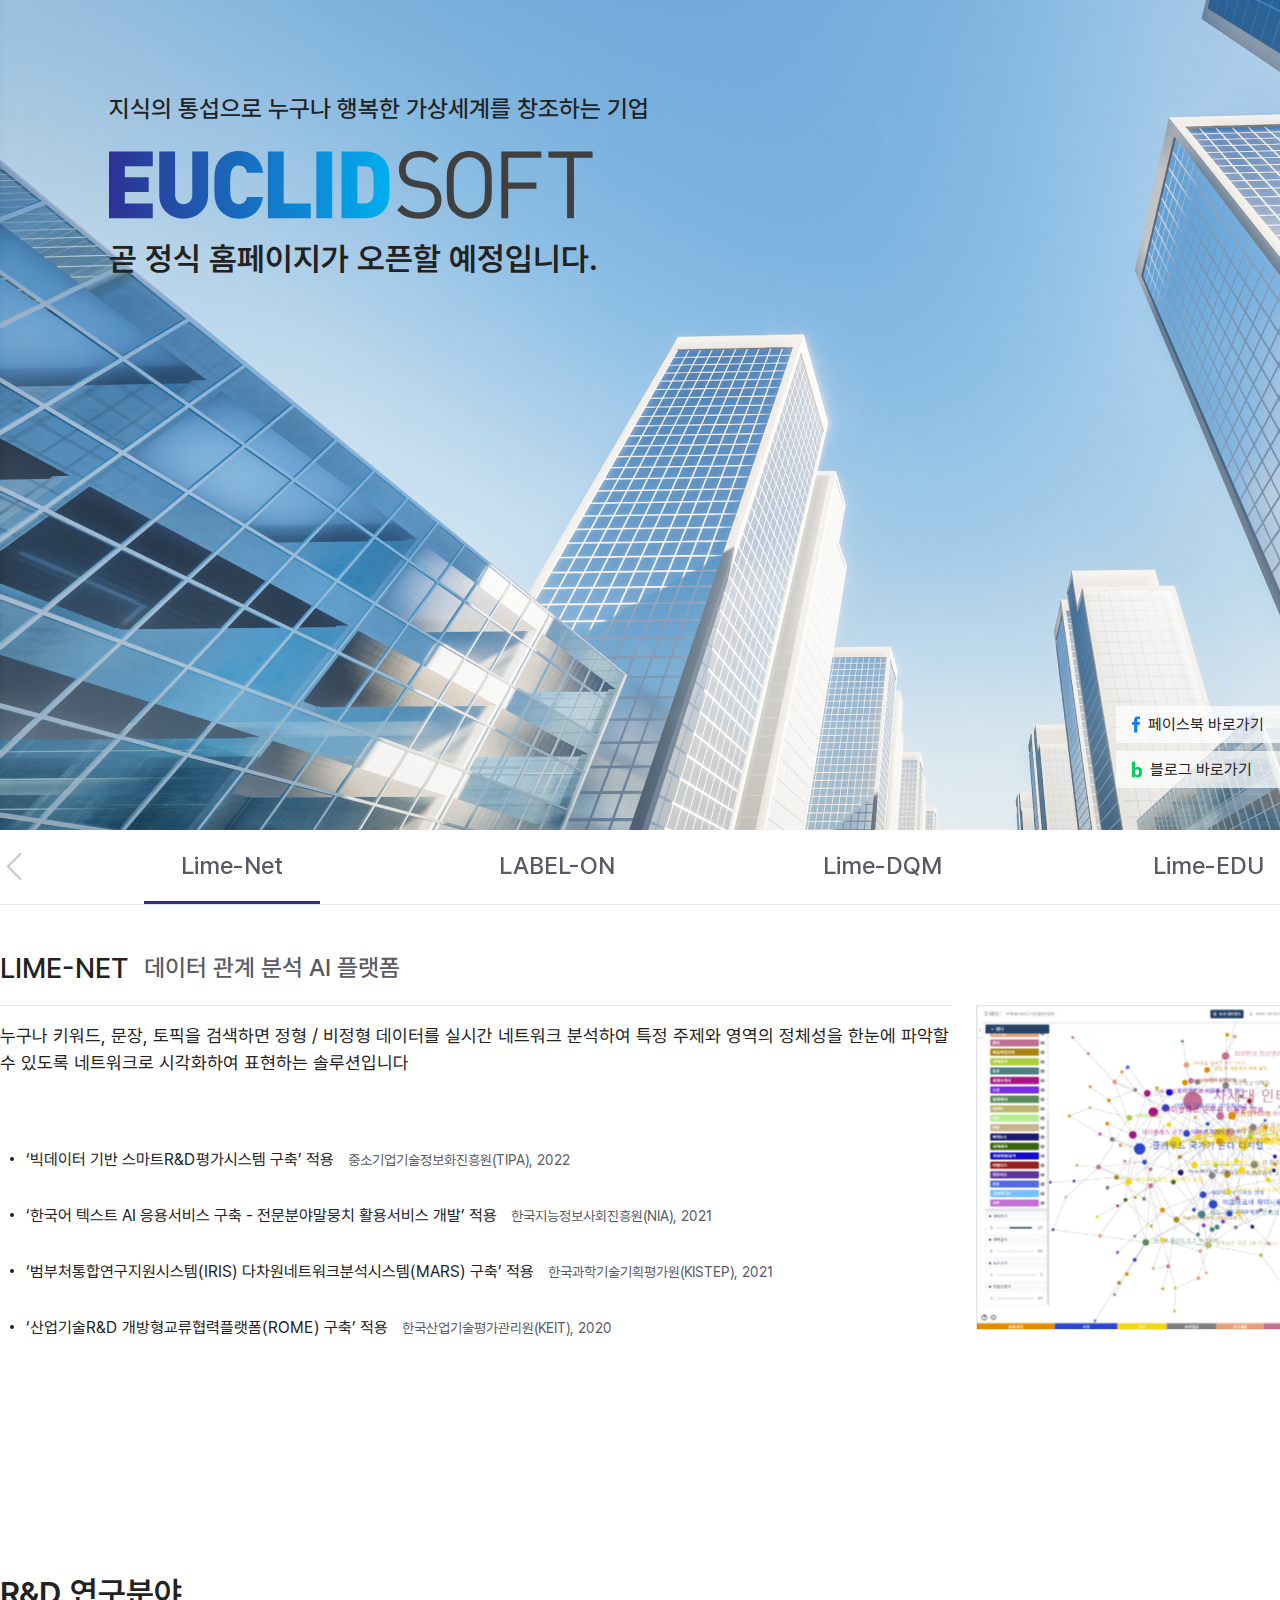
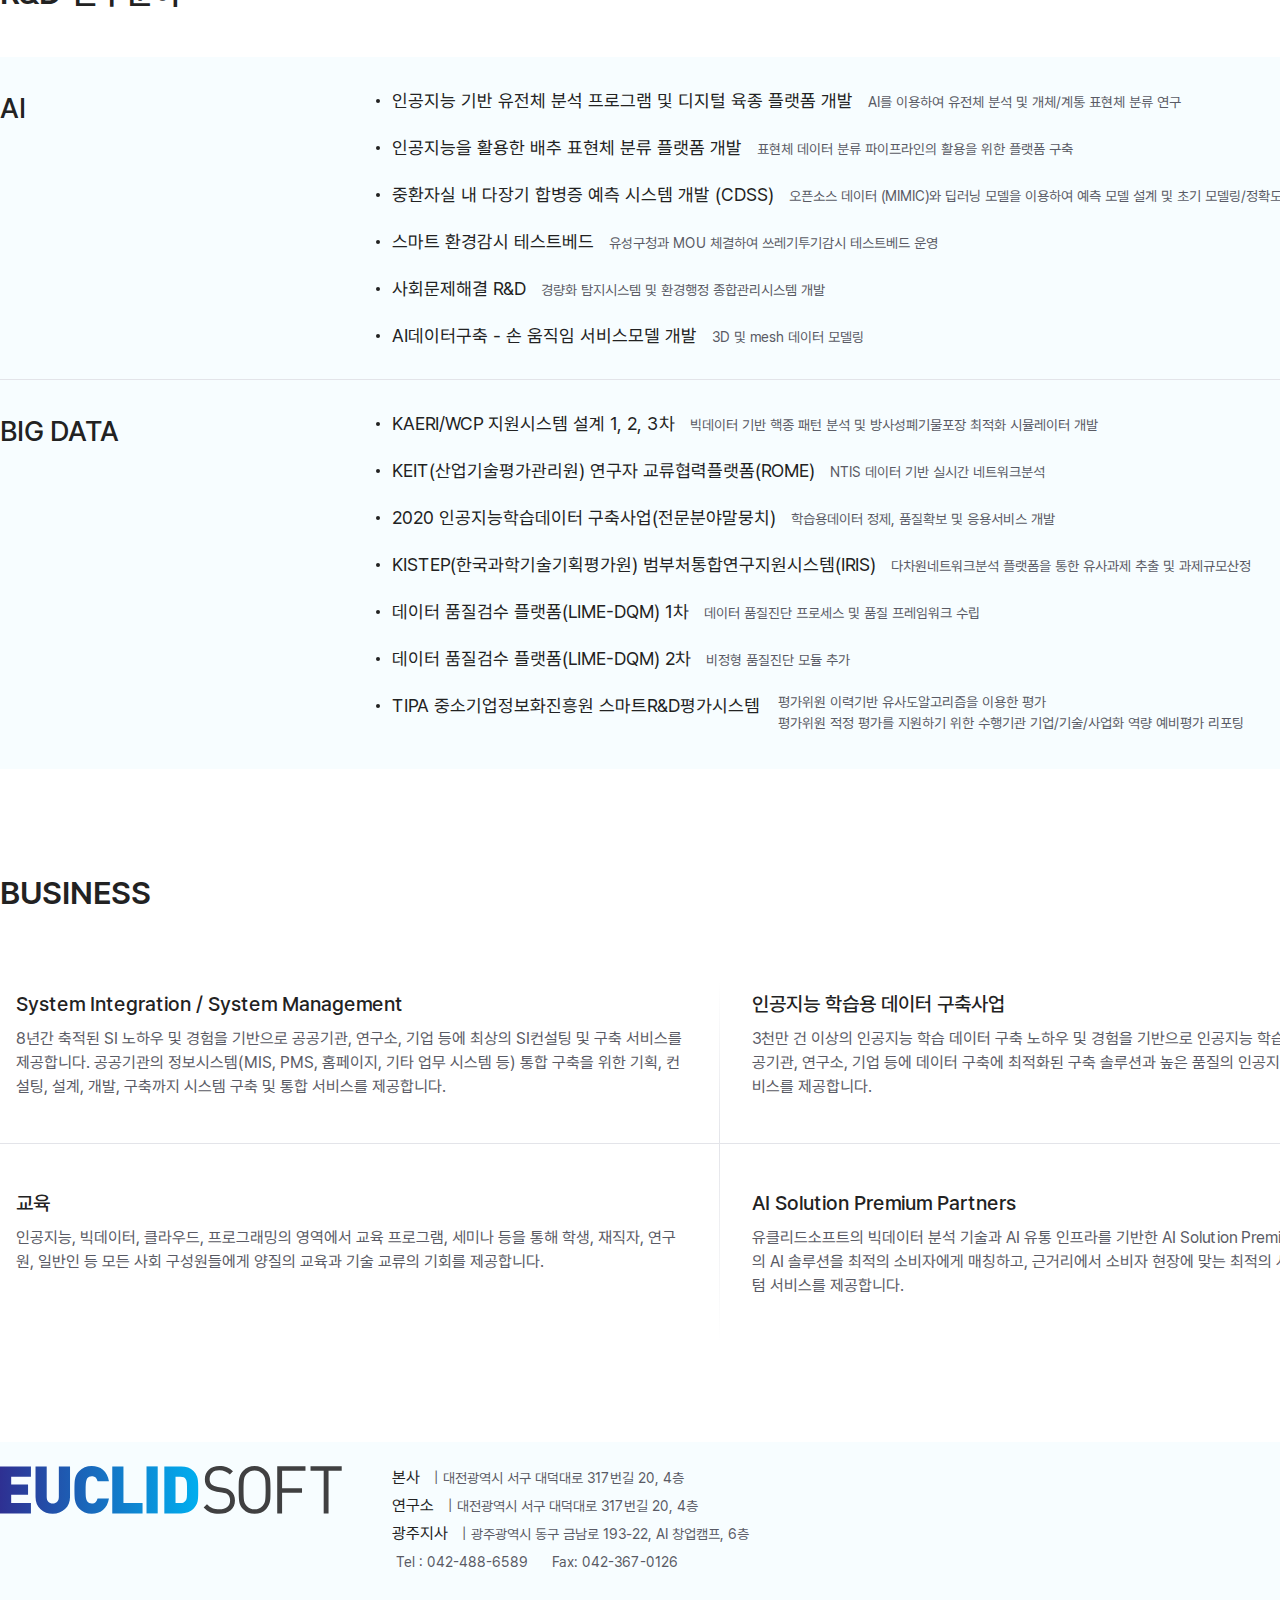
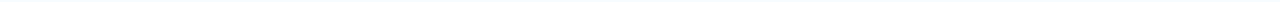
==== index.html @ f85ce7fe "(2022-10-25)디자인 화면 피드백 수정완료" ====
<!DOCTYPE html>
<html lang="ko">
<head>
  <meta charset="UTF-8">
  <meta http-equiv="X-UA-Compatible" content="IE=edge">
  <meta name="viewport" content="width=device-width, initial-scale=1.0">
  <!-- 메타태그 참고 -->
  <!-- https://seo-ox3.tistory.com/m/44 -->
  <meta property="og:url" content="http://" />
  <meta property="og:type"  content="website" />
  <meta property="og:image" content="/images/" />
  <meta property="og:title" content="유클리드소프트" />
  <meta property="og:description" content="유클리드소프트 홈페이지" />
  <title>유클리드소프트 홈페이지</title>
  <link href="/css/common.css" rel="stylesheet">
  <link href="/css/swiper/swiper-bundle.min.css" rel="stylesheet">
  <script src="/css/swiper/swiper-bundle.min.js"></script>
  <script src="https://code.jquery.com/jquery-1.12.4.min.js"></script>
  <style>
    .bg-yellow {
      background-color: yellow;
    }
  </style>
</head>
<body>

  <header>
    <div class="inner">
      <div class="logo-wrap">
        <h3 class="mb-24">지식의 통섭으로 누구나 행복한 가상세계를 창조하는 기업</h3>
        <a href="/index.html" class="logo">
          <img src="/images/euclid-logo.svg" />
        </a>
        <h1 class="mt-16">곧 정식 홈페이지가 오픈할 예정입니다.</h1>
      </div>
    </div>
    <!-- SNS -->
    <div class="sns-wrap">
      <button type="button" class="sns-btn" onclick="window.open('https://www.facebook.com/euclidsoft.lab');">
        <img src="/images/sns-icons/facebook-logo.svg" alt="facebook" />페이스북 바로가기
      </button>
      <button type="button" class="sns-btn" onclick="window.open('https://blog.naver.com/euclidsoft');">
        <img src="/images/sns-icons/blog-logo.svg" alt="blog" />블로그 바로가기
      </button>
    </div>
  </header>

  <main>
    <div class="nav">
      <div class="inner">
        <div class="swiper-head">
          <div class="swiper" id="navSwiper">
            <div class="swiper-wrapper">
              <button type="button" class="swiper-slide limeNet current" data-tab="limeNet"></button>
              <button type="button" class="swiper-slide labelOn" data-tab="labelOn"></button>
              <button type="button" class="swiper-slide limeDQM" data-tab="limeDQM"></button>
              <button type="button" class="swiper-slide limeEDU" data-tab="limeEDU"></button>
              <button type="button" class="swiper-slide AIsys" data-tab="AIsys"></button>
            </div>
            <div class="swiper-button-prev"></div>
            <div class="swiper-button-next"></div>
          </div>
        </div>
      </div>

    </div>

    <div class="content-wrap current" id="limeNet">
      <div class="inner">
        <div class="cont-l">
          <div class="content-text">
            <div class="title flex-row">
              <h2 class="mr-16">LIME-NET</h2>
              <h3 class="text-gray-700">데이터 관계 분석 AI 플랫폼</h3>
            </div>
            <div class="sub-title">
              누구나 키워드, 문장, 토픽을 검색하면 정형 / 비정형 데이터를 실시간 
              네트워크 분석하여 특정 주제와 영역의 정체성을 한눈에 파악할 수 있도록 
              네트워크로 시각화하여 표현하는 솔루션입니다
            </div>
            <div class="list">
              <p>‘빅데이터 기반 스마트R&D평가시스템 구축’ 적용
                <span>중소기업기술정보화진흥원(TIPA), 2022</span>
              </p>
              <p>‘한국어 텍스트 AI 응용서비스 구축 - 전문분야말뭉치 활용서비스 개발’ 적용
                <span>한국지능정보사회진흥원(NIA), 2021</span>
              </p>
              <p>‘범부처통합연구지원시스템(IRIS) 다차원네트워크분석시스템(MARS) 구축’ 적용
                <span>한국과학기술기획평가원(KISTEP), 2021</span>
              </p>
              <p>‘산업기술R&D 개방형교류협력플랫폼(ROME) 구축’ 적용
                <span>한국산업기술평가관리원(KEIT), 2020</span>
              </p>
            </div>
          </div>
        </div>    <!-- content-l end -->
        <div class="cont-r">
          <img src="/images/contents/lime-net.svg" alt="Lime-Net" />
        </div>    <!-- content-r end -->
      </div>
    </div>

    <div class="content-wrap" id="labelOn">
      <div class="inner">
        <div class="cont-l">
          <div class="content-text">
            <div class="title flex-row">
              <h2 class="mr-16">LABEL-ON</h2>
              <h3 class="text-gray-700">AI 학습 데이터 저작도구</h3>
            </div>
            <div class="sub-title pb-40">
              LABEL-ON 라벨온 은 AI 학습데이터를 구축하는 플랫폼으로 데이터 
              수집부터 관리 및 정산까지 AI학습데이터 구축의 전 과정을 지원합니다.
            </div>
            <div class="sub-image">
              <img src="/images/contents/label-on-1.png" alt="label-on-Bbox" />
              <img src="/images/contents/label-on-2.png" alt="label-on-cam" />
            </div>
            <div class="sub-image-text mt-40">
              <div class="text-wrap">
                <div class="circle">지원<br/>라벨링</div>
                <div class="text">
                  BoundingBox, Semantic Segmentation, Polyline, KeyPoint, Polygon,
                  OCR, TextQA, 문장요약, Audio Tagging, Audio Classification,
                  Audio to Text, VisualQA, Tagging, Classification, Video Narrative
                </div>
              </div>
              <div class="text-wrap">
                <div class="circle">지원<br/>기능</div>
                <div class="text">
                  AI 기반 전처리 라벨링 기능, 개인정보 비식별화 기능, 작업자 관리기능, 
                  프로젝트 관리기능 , 작업편의 기능 (대량 업로드/다운로드 등), 
                  실시간 통계 대시보드 기능
                </div>
              </div>
            </div>
          </div>
        </div>    <!-- content-l end -->
        <div class="cont-r">
          <div class="history">
            <div class="year">2022</div>
            <div class="content-text">
              <div class="list">
                <p class="mb-0 pr-0">대규모 시각추론학습 데이터</p>
                <p class="mb-0 pr-0">표 정보 질의응답 데이터</p>
                <p class="mb-0 pr-0">지능형 양봉데이터</p>
                <p class="mb-0 pr-0">금융, 법률 문서 기계독해 데이터</p>
                <p class="mb-0 pr-0">외부 지식 기반 멀티모달 질의응답 데이터</p>
                <p class="mb-0 pr-0">자연어 기반 질의(NL2SQL) 검색 생성 데이터</p>
                <p class="mb-0 pr-0">소(한우, 젖소) 및 돼지 발정행동 데이터</p>
              </div>
            </div>
          </div>
          <div class="history mtb-52">
            <div class="year">2021</div>
            <div class="content-text">
              <div class="list">
                <p class="mb-0 pr-0">스마트팜 통합 데이터 (버섯)</p>
                <p class="mb-0 pr-0">지능형 스마트축사 데이터 (양계)</p>
                <p class="mb-0 pr-0">매체별 기계독해</p>
                <p class="mb-0 pr-0">요약 텍스트 데이터</p>
                <p class="mb-0 pr-0">손 움직임 데이터</p>
                <p class="mb-0 pr-0">비디오 네러티브 질의응답 데이터</p>
              </div>
            </div>
          </div>
          <div class="history">
            <div class="year">2020</div>
            <div class="content-text">
              <div class="list">
                <p class="mb-0 pr-0">생활 및 거주환경 AI 데이터</p>
                <p class="mb-0 pr-0">시각정보 기반 질의응답 AI 데이터</p>
                <p class="mb-0 pr-0">교통안전 AI 데이터</p>
                <p class="mb-0 pr-0">도서자료 기계독해</p>
              </div>
            </div>
          </div>
        </div>    <!-- content-r end -->
      </div>
    </div>

    <div class="content-wrap" id="limeDQM">
      <div class="inner">
        <div class="cont-l">
          <div class="content-text">
            <div class="title flex-row">
              <h2 class="mr-16">LIME-DQM</h2>
              <h3 class="text-gray-700">데이터 품질관리 솔루션</h3>
            </div>
            <div class="sub-title pb-40">
              LIME-DQM은 AI 학습용 데이터의 품질을 관리하기 위한 솔루션입니다.<br/><br/>
              텍스트, 이미지, 오디오, 비디오 등 모든 유형의 데이터에 대한 관리가 가능하며 
              업무규칙 관리, 품질지표 관리, 검수 관리 등의 기능을 통해 높은 품질의 테이터 
              구축을 가능하게 하는 솔루션입니다.
            </div>
            <div class="sub-image">
              <img src="/images/contents/lime-dqm-1.png" alt="lime-dqm-view" />
              <img src="/images/contents/lime-dqm-2.png" alt="lime-dqm-chart" />
            </div>
          </div>
        </div>    <!-- content-l end -->
        <div class="cont-r">
          <div class="history">
            <div class="year">2022</div>
            <div class="content-text">
              <div class="list">
                <p class="mb-0 pr-0">대규모 시각추론학습 데이터</p>
                <p class="mb-0 pr-0">표 정보 질의응답 데이터</p>
                <p class="mb-0 pr-0">지능형 양봉데이터</p>
                <p class="mb-0 pr-0">금융, 법률 문서 기계독해 데이터</p>
                <p class="mb-0 pr-0">외부 지식 기반 멀티모달 질의응답 데이터</p>
                <p class="mb-0 pr-0">자연어 기반 질의(NL2SQL) 검색 생성 데이터</p>
                <p class="mb-0 pr-0">소(한우, 젖소) 및 돼지 발정행동 데이터</p>
              </div>
            </div>
          </div>
          <div class="history mtb-52">
            <div class="year">2021</div>
            <div class="content-text">
              <div class="list">
                <p class="mb-0 pr-0">스마트팜 통합 데이터 (버섯)</p>
                <p class="mb-0 pr-0">지능형 스마트축사 데이터 (양계)</p>
                <p class="mb-0 pr-0">매체별 기계독해</p>
                <p class="mb-0 pr-0">요약 텍스트 데이터</p>
                <p class="mb-0 pr-0">손 움직임 데이터</p>
                <p class="mb-0 pr-0">비디오 네러티브 질의응답 데이터</p>
              </div>
            </div>
          </div>
          <div class="history">
            <div class="year">2020</div>
            <div class="content-text">
              <div class="list">
                <p class="mb-0 pr-0">생활 및 거주환경 AI 데이터</p>
                <p class="mb-0 pr-0">시각정보 기반 질의응답 AI 데이터</p>
                <p class="mb-0 pr-0">교통안전 AI 데이터</p>
                <p class="mb-0 pr-0">도서자료 기계독해</p>
              </div>
            </div>
          </div>
        </div>    <!-- content-r end -->
      </div>
    </div>

    <div class="content-wrap" id="limeEDU">
      <div class="inner">
        <div class="cont-l">
          <div class="content-text">
            <div class="title flex-row">
              <h2 class="mr-16">LIME-EDU</h2>
              <h3 class="text-gray-700">온오프라인 통합 교육 관리 플랫폼</h3>
            </div>
            <div class="sub-title">
              LIME-EDU는 교수자와 학습자 간 상호작용 학습 및 교육 자료 통합 
              관리 등이 가능한 온오프라인 교육 플랫폼입니다 ‘강의 관리’ 및 
              ‘교육 지원’을 제공하는 통합 교육 관리 솔루션입니다.<br/><br/>
              LIME-EDU는 강의 개설, 수강신청, 출석, 과제, 수료증 등 
              ‘강의 관리 기능’과 화상회의, 발표, 자료실, 커뮤니티 등  
              ‘교육 지원 기능’을 지원하며 LIME-EDU 한 제품으로도 
              교육 서비스를 위한 시스템 구축이 완성됩니다.
            </div>
            <h4 class="mb-24">개설 교육 리스트</h4>
            <div class="list-700">
              <p class="mb-16">ABC 부트캠프, 청년친화형 기업 ESG지원 사업, 고용노동부, 한국산업인력공단, 2022</p>
              <p class="mb-16">㈜유클리드소프트 재직자 교육 및 관리</p>
              <p class="mb-16">㈜유클리드소프트 사내 인턴 교육 및 관리</p>
              <p>(사)희망의 책 대전본부 북큐레이터 양성과정</p>
            </div>
          </div>
        </div>    <!-- content-l end -->
        <div class="cont-r">
          <img src="/images/contents/lime-edu.png" alt="Lime-Edu" />
        </div>    <!-- content-r end -->
      </div>
    </div>

    <div class="content-wrap" id="AIsys">
      <div class="inner gap-row-0">
        <div class="cont-l">
          <div class="content-text">
            <div class="title flex-row">
              <h2 class="mr-16">AI 행동인식 시스템</h2>
              <h3 class="text-gray-700">인공지능 행동인식 솔루션</h3>
            </div>
            <div class="sub-title pb-40">
              AI 행동인식 시스템은 인공지능 기술을 이용한 CCTV 영상 분석을 통해 
              쓰레기 불법투기를 적발하도록 개발 된 시스템입니다.<br/><br/>
              AI 행동인식 시스템은 90% 이상의 정확도를 가지고 있으며
              추가 알고리즘 적용을 통해 정교하고 경량화된 솔루션으로 발전하고 있습니다. 
              <span class="font-14-r">(대전시 5개 사이트 적용 운영 중)</span>
            </div>
          </div>
        </div>    <!-- content-l end -->
      </div>
      <div class="inner">
        <div class="col-span-4"><img src="/images/contents/ai-sys-1.png" alt="ai-system" /></div>
        <div class="col-span-4"><img src="/images/contents/ai-sys-2.png" alt="ai-system" /></div>
        <div class="col-span-4"><img src="/images/contents/ai-sys-3.png" alt="ai-system" /></div>
      </div>
    </div>

    <div class="inner mb-40">
      <h1 class="col-span-12">R&D 연구분야</h1>
    </div>
    <div class="info-wrap">
      <div class="inner">
        <div class="cont-l">
          <h2>AI</h2>
        </div>
        <div class="cont-r">
          <div class="content-text">
            <div class="list">
              <p class="font-18 mb-20">인공지능 기반 유전체 분석 프로그램 및 디지털 육종 플랫폼 개발
                <span>AI를 이용하여 유전체 분석 및 개체/계통 표현체 분류 연구</span>
              </p>
              <p class="font-18 mb-20">인공지능을 활용한 배추 표현체 분류 플랫폼 개발
                <span>표현체 데이터 분류 파이프라인의 활용을 위한 플랫폼 구축</span>
              </p>
              <p class="font-18 mb-20">중환자실 내 다장기 합병증 예측 시스템 개발 (CDSS)
                <span>오픈소스 데이터 (MIMIC)와 딥러닝 모델을 이용하여 예측 모델 설계 및 초기 모델링/정확도 평가 수행</span>
              </p>
              <p class="font-18 mb-20">스마트 환경감시 테스트베드
                <span>유성구청과 MOU 체결하여 쓰레기투기감시 테스트베드 운영</span>
              </p>
              <p class="font-18 mb-20">사회문제해결 R&D
                <span>경량화 탐지시스템 및 환경행정 종합관리시스템 개발</span>
              </p>
              <p class="font-18">AI데이터구축 - 손 움직임 서비스모델 개발
                <span>3D 및 mesh 데이터 모델링</span>
              </p>
            </div>
          </div>
        </div>
      </div>
      <div class="inner">
        <div class="cont-l">
          <h2>BIG DATA</h2>
        </div>
        <div class="cont-r">
          <div class="content-text">
            <div class="list">
              <p class="font-18 mb-20">KAERI/WCP 지원시스템 설계 1, 2, 3차
                <span>빅데이터 기반 핵종 패턴 분석 및 방사성폐기물포장 최적화 시뮬레이터 개발</span>
              </p>
              <p class="font-18 mb-20">KEIT(산업기술평가관리원) 연구자 교류협력플랫폼(ROME)
                <span>NTIS 데이터 기반 실시간 네트워크분석</span>
              </p>
              <p class="font-18 mb-20">2020 인공지능학습데이터 구축사업(전문분야말뭉치)
                <span>학습용데이터 정제, 품질확보 및 응용서비스 개발</span>
              </p>
              <p class="font-18 mb-20">KISTEP(한국과학기술기획평가원) 범부처통합연구지원시스템(IRIS)
                <span>다차원네트워크분석 플랫폼을 통한 유사과제 추출 및 과제규모산정</span>
              </p>
              <p class="font-18 mb-20">데이터 품질검수 플랫폼(LIME-DQM) 1차
                <span>데이터 품질진단 프로세스 및 품질 프레임워크 수립</span>
              </p>
              <p class="font-18 mb-20">데이터 품질검수 플랫폼(LIME-DQM) 2차
                <span>비정형 품질진단 모듈 추가</span>
              </p>
              <div class="dynamic">
                <p class="font-18 mb-20">TIPA 중소기업정보화진흥원 스마트R&D평가시스템</p>
                <span>평가위원 이력기반 유사도알고리즘을 이용한 평가<br/>
                  평가위원 적정 평가를 지원하기 위한 수행기관 기업/기술/사업화 역량 예비평가 리포팅</span>
              </div>
            </div>
          </div>
        </div>
      </div>
    </div>    <!-- info-wrap end -->

    <div class="inner mt-100">
      <h1 class="col-span-12">BUSINESS</h1>
    </div>
    <div class="biz-wrap ptb-64">
      <div class="inner">
        <div class="card-text">
          <h4 class="mb-8">System Integration  /  System Management</h4>
          <p>8년간 축적된 SI 노하우 및 경험을 기반으로 공공기관, 연구소, 기업 
            등에 최상의 SI컨설팅 및 구축 서비스를 제공합니다. 
            공공기관의 정보시스템(MIS, PMS,  홈페이지, 기타 업무 시스템 등) 
            통합 구축을 위한 기획, 컨설팅, 설계, 개발, 구축까지 시스템 구축 
            및 통합 서비스를 제공합니다.</p>
        </div>
        <div class="card-text">
          <h4 class="mb-8">인공지능 학습용 데이터 구축사업</h4>
          <p>3천만 건 이상의 인공지능 학습 데이터 구축 노하우 및 경험을 기반으로
            인공지능 학습용 데이터가 필요한 공공기관, 연구소, 기업 등에
            데이터 구축에 최적화된 구축 솔루션과 높은 품질의 인공지능 
            학습 데이터 구축 서비스를 제공합니다.</p>
        </div>
        <div class="card-text">
          <h4 class="mb-8">교육</h4>
          <p>인공지능, 빅데이터, 클라우드, 프로그래밍의 영역에서 교육 프로그램, 
            세미나 등을 통해 학생, 재직자, 연구원, 일반인 등 모든 사회 구성원들에게 
            양질의 교육과 기술 교류의 기회를 제공합니다.</p>
        </div>
        <div class="card-text">
          <h4 class="mb-8">AI Solution Premium Partners</h4>
          <p>유클리드소프트의 빅데이터 분석 기술과 AI 유통 인프라를 기반한 
            AI Solution Premium Partners는 고객의 AI 솔루션을 최적의 소비자에게 매칭하고, 
            근거리에서 소비자 현장에 맞는 최적의 시스템과 데이터의 커스텀 서비스를 제공합니다.</p>
        </div>
      </div>
    </div>    <!-- biz-wrap end -->

  </main>

  <footer>
    <div class="inner">
      <div class="cont-l">
        <img src="/images/euclid-logo.svg" />
      </div>
      <div class="cont-r">
        <div class="content-text">
          <div class="list">
            <p class="mb-4">본사
              <span>|  대전광역시 서구 대덕대로 317번길 20, 4층</span>
            </p>
            <p class="mb-4">연구소
              <span>|  대전광역시 서구 대덕대로 317번길 20, 4층</span>
            </p>
            <p class="mb-4">광주지사
              <span>|  광주광역시 동구 금남로 193-22, AI 창업캠프, 6층</span>
            </p>
            <p class="mb-4">
              <span class="ml-0">Tel : 042-488-6589 &nbsp;&nbsp;&nbsp;&nbsp; Fax: 042-367-0126</span>
            </p>
          </div>
        </div>
        <div class="sns-circle-wrap">
          <button type="button" class="sns-btn" onclick="window.open('https://www.facebook.com/euclidsoft.lab');">
            <img src="/images/sns-icons/facebook-btn.svg" alt="facebook" />
          </button>
          <button type="button" class="sns-btn" onclick="window.open('https://blog.naver.com/euclidsoft');">
            <img src="/images/sns-icons/blog-btn.svg" alt="blog" />
          </button>
        </div>
      </div>
    </div>
  </footer>
</body>
<script>
  var swiper = new Swiper("#navSwiper", {
    slidesPerView: 4,
    spaceBetween: 150, //이미지 사이간격
    keyboard: {
      enabled: true,
    },
    // autoplay: {
    //   delay: 2500,
    //   disableOnInteraction: false,
    // },
    breakpoints: {
      1920: {slidesPerView: 4},
      992: {slidesPerView: 4},
      649: {slidesPerView: 3},
      400: {slidesPerView: 2},
      10: {slidesPerView: 1}
    },
    navigation: {
      nextEl: ".swiper-button-next",
      prevEl: ".swiper-button-prev",
    },
  });


  $(document).ready(function(){
    $(".swiper-wrapper > button").click(function(){
      var tab_id = $(this).attr('data-tab');
      console.log(tab_id);

      $('.swiper-wrapper > button').removeClass('current');
		  $('.content-wrap').removeClass('current');
      $(this).addClass('current');
      $("#"+tab_id).addClass('current');
    })
  });



  // const limeDQM = document.getElementById("limeDQM");
  // const limeNet = document.getElementById("limeNet");
  // const labelOn = document.getElementById("labelOn");
  // const limeEDU = document.getElementById("limeEDU");
  // const AIsys = document.getElementById("AIsys");
  // document.addEventListener('click', function handleClick(e) {

  //   if(document.querySelector(".limeDQM") === e.target){
  //     limeDQM.classList.add('show');
  //     limeNet.classList.add('no-show');
  //     labelOn.classList.add('no-show');
  //     limeEDU.classList.add('no-show');
  //     AIsys.classList.add('no-show');
  //   }

  //   console.log(document.querySelector(".limeDQM") === e.target);
  // });

  
</script>
</html>
---- css/common.css ----
@import url('/css/import/reset.css');
@import url('/css/import/font.css');
@import url('/css/import/color.css');
@import url('/css/import/grid.css');

/* Common */
body{
  min-width: 1440px; 
  overflow-x: hidden;}
.mt-100{margin-top: 100px !important;}

/* =================================================== */
/* SNS button */
/* =================================================== */
.sns-wrap{max-width: 175px;}
.sns-wrap .sns-btn{
  background: rgba(255, 255, 255, 0.7);
  width: 100%;
  display: flex; align-items: center;
  padding: 10px 16px;
  font-family: "Pretendard-400";
  font-size: 0.875rem;
  line-height: 1;
  margin-bottom: 8px;
  transition: all 0.5s ease;
}
.sns-wrap .sns-btn:nth-last-child(1){margin-bottom: 0;}
.sns-wrap .sns-btn img{margin-right: 8px;}
.sns-wrap .sns-btn:hover{background: rgba(255, 255, 255, 1);}
.sns-circle-wrap{display: flex;}
.sns-circle-wrap .sns-btn{margin-right: 8px;}
.sns-circle-wrap .sns-btn:nth-last-child(1){margin-right: 0;}
.sns-circle-wrap .sns-btn:hover{
  box-shadow: 0px 2px 4px rgba(0, 0, 0, 0.04), 0px 4px 6px rgba(0, 0, 0, 0.08);
  border-radius: 113px; transition: all 0.2s ease;
}

/* =================================================== */
/* Header */
/* =================================================== */
header{
  width: 100vw;
  height: 830px;
  /* background-image: url('/images/main-bg.svg'); */
  background-image: url('/images/main-bg.png');
  background-repeat: no-repeat;
  background-size: cover;
  position: relative;
}
.inner{
  max-width: 1440px;
  margin: 0 auto;
  display: grid;
  grid-template-columns: repeat(12, minmax(0, 1fr));
  align-items: center;
  overflow: hidden;
  gap: 24px; grid-gap: 24px;
  align-content: space-between;
}
.sns-wrap{position: absolute; right: 0; bottom: 42px;}
.logo-wrap{grid-column: 2 / span 10; margin-top: 91px;}
.logo img{width: 484px;}
#AIsys > .inner:nth-child(1){min-height: 0;}
#AIsys > .inner:nth-last-child(1){
  min-height: 399px; max-height: 399px;
}

/* =================================================== */
/* Main - nav */
/* =================================================== */
.nav{border-bottom: 1px solid #E3E4E9;}
/* Swiper Slide */
.swiper-head{
  grid-column: span 12 / span 12;
  position: relative;
}
.swiper {
  width: 80%;
  margin: 0 auto;
  overflow: hidden;
  height: 74px;
  position: static;
}
.swiper-slide{
  background: #fff;
  border-bottom: 3px solid #fff;
  display: -webkit-box;
  display: -ms-flexbox;
  display: -webkit-flex;
  display: flex;
  -webkit-box-pack: center;
  -ms-flex-pack: center;
  -webkit-justify-content: center;
  justify-content: center;
  -webkit-box-align: center;
  -ms-flex-align: center;
  -webkit-align-items: center;
  align-items: center;
}
/* .swiper button.swiper-slide:focus{
  border-bottom: 3px solid #2E3092;
  outline: none;
} */
.swiper-slide::before{
  font-family: "Pretendard-500";
  font-size: 24px;
  color: #595A64;
  text-align: center;
}
.swiper-slide:focus::before{
  font-size: 27px;
  color: #222222;
}
.limeNet::before{content: 'Lime-Net';}
.limeNet:focus::before,
.limeNet:hover::before{content: '라임넷';}
.labelOn::before{content: 'LABEL-ON';}
.labelOn:focus::before,
.labelOn:hover::before{content: '라벨온';}
.limeDQM::before{content: 'Lime-DQM';}
.limeDQM:focus::before,
.limeDQM:hover::before{content: '라임디큐엠';}
.limeEDU::before{content: 'Lime-EDU';}
.limeEDU:focus::before,
.limeEDU:hover::before{content: '라임에듀';}
.AIsys::before{content: 'AI system';}
.AIsys:focus::before,
.AIsys:hover::before{content: 'AI 시스템';}

.swiper-button-prev{left: 0 !important;}
.swiper-button-next{right: 0 !important;}
.swiper-button-next:after, 
.swiper-button-prev:after{
  font-size: 28px !important;
  color: #595A64;
}

/* control */
.swiper-slide.current{border-bottom: 3px solid #2E3092;}
.content-wrap{display: none;}
.content-wrap.current{
  display: inherit;
}

/* =================================================== */
/* Main - content */
/* =================================================== */
.flex-row{display: flex; flex-direction: row; flex-wrap: wrap; align-items: center;}
.content-wrap .inner{align-items: start; min-height: 664px; max-height: 664px;}
.content-wrap .cont-l{grid-column: span 8 / span 8;}
.content-wrap .cont-r{grid-column: span 4 / span 4; margin-top: 100px;}
.content-wrap .cont-full{grid-column: span 12 / span 12;}
.sub-image, .sub-image-text{
  display: grid;
  grid-template-columns: repeat(8, minmax(0, 1fr));
  gap: 24px;
}
.sub-image img, 
.sub-image-text .text-wrap{grid-column: span 4 / span 4;}
.text-wrap{display: flex; align-items: flex-start;}
.sub-image-text .circle{
  width: 66px; height: 66px; padding: 8px;
  background: #FFFFFF;
  border: 1px solid #E3E4E9;
  border-radius: 50%;
  font-size: 16px; text-align: center;
  margin-right: 8px;
}
.sub-image-text .text{
  flex: 1;
  padding: 0 8px;
  font-family: "Pretendard-400";
  font-size: 14px;
  color: #222;
}
.history{
  display: grid;
  grid-template-columns: repeat(4, minmax(0, 1fr));
  gap: 24px;
}
.history .year{text-align: right;}
.history .content-text{grid-column: span 3 / span 3;}
.history .content-text .list p::before,
.content-text .list-700 p::before{
  background-image: url('/images/icons/dot-700.svg') !important;
}
.history .content-text .list p,
.content-text .list-700 p{color: #595A64 !important;}

.content-text .title{
  border-bottom: 1px solid #E3E4E9;
  padding: 42px 0 16px 0;
}
.content-text .sub-title{
  font-family: "Pretendard-400";
  font-size: 18px;
  color: #222;
  padding: 16px 0 72px 0;
}
.content-text .list p::before,
.content-text .list-700 p::before{
  content: '';
  background-image: url('/images/icons/dot-900.svg');
  background-repeat: no-repeat;
  background-position: center center;
  background-size: 4px 4px;
  width: 4px; height: 12px;
  display: inline-block;
  margin-right: 12px;
}
.content-text .list p,
.content-text .list-700 p{
  font-family: "Pretendard-400";
  font-size: 16px;
  line-height: 1.5;
  padding: 0 28px;
  text-indent: -18px;
  margin-bottom: 32px;
}
.content-text .list p:nth-last-child(1),
.content-text .list-700 p:nth-last-child(1){margin-bottom: 0;}
.content-text .list p > span,
.content-text .list-700 p > span{
  font-size: 14px;
  color: #595A64;
  margin-left: 10px;
}
.dynamic{
  display: flex; align-items: flex-start;
}
.dynamic span{
  font-size: 14px;
  color: #595A64;
  margin-left: -10px;
}

/* =================================================== */
/* Main - info */
/* =================================================== */
.info-wrap{background: rgba(178, 233, 253, 0.1);}
.info-wrap .inner{
  border-bottom: 1px solid #E3E4E9; 
  padding: 30px 0;
  align-items: start;
}
.info-wrap .inner:nth-last-child(1){border-bottom: 0;}
.info-wrap .cont-l{grid-column: span 3 / span 3;}
.info-wrap .cont-r{grid-column: span 9 / span 9;}

/* =================================================== */
/* Main - business */
/* =================================================== */
.biz-wrap .inner{align-items: stretch; gap: 0;}
.biz-wrap .card-text{
  grid-column: span 6 / span 6;
  padding: 8px 16px 44px 16px;
}
.biz-wrap .card-text p{
  font-family: "Pretendard-400";
  font-size: 16px;
  color: #595A64;
}
.biz-wrap .card-text:nth-child(1){
  border-right: 1px solid; 
  border-image: linear-gradient(to top, #E3E4E9, rgba(255,255,255, 0.9)); 
  border-image-slice: 1;
  padding-right: 32px;
  border-bottom: 1px solid #E3E4E9;
}
.biz-wrap .card-text:nth-child(2){border-bottom: 1px solid #E3E4E9; padding-left: 32px;}
.biz-wrap .card-text:nth-child(3){
  border-right: 1px solid; 
  border-image: linear-gradient(to bottom, #E3E4E9, rgba(255,255,255, 0.9)); 
  border-image-slice: 1;
  padding-top: 44px;
  padding-right: 32px;
}
.biz-wrap .card-text:nth-child(4){padding-top: 44px; padding-left: 32px;}

/* =================================================== */
/* Footer */
/* =================================================== */
footer{background: rgba(178, 233, 253, 0.1); padding: 24px 0; margin-top: 36px;}
footer .inner{align-items: start;}
footer .cont-l{grid-column: span 3 / span 3;}
footer .cont-r{grid-column: span 9 / span 9;}
footer .content-text .list p::before{background: none;}
footer .cont-r{display: flex; align-items: flex-start;}
footer .cont-r .sns-circle-wrap{margin-left: auto;}
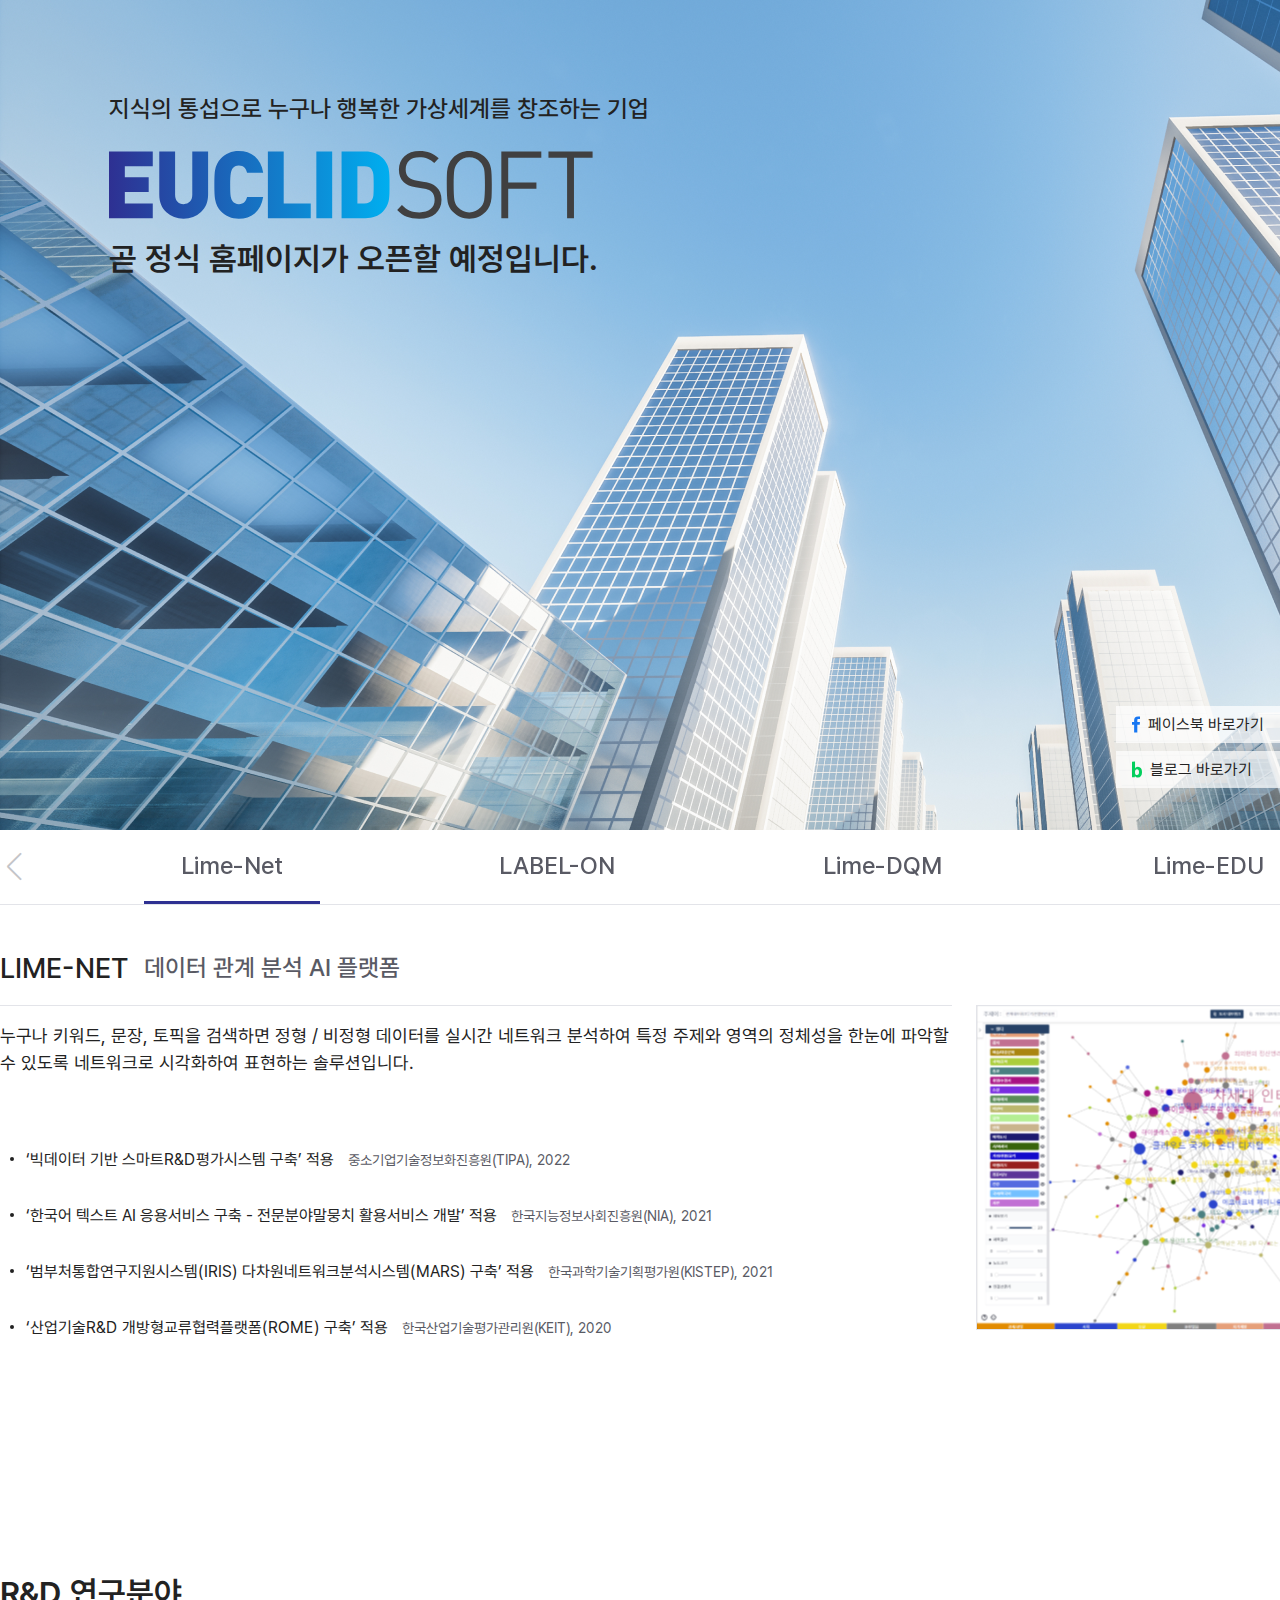
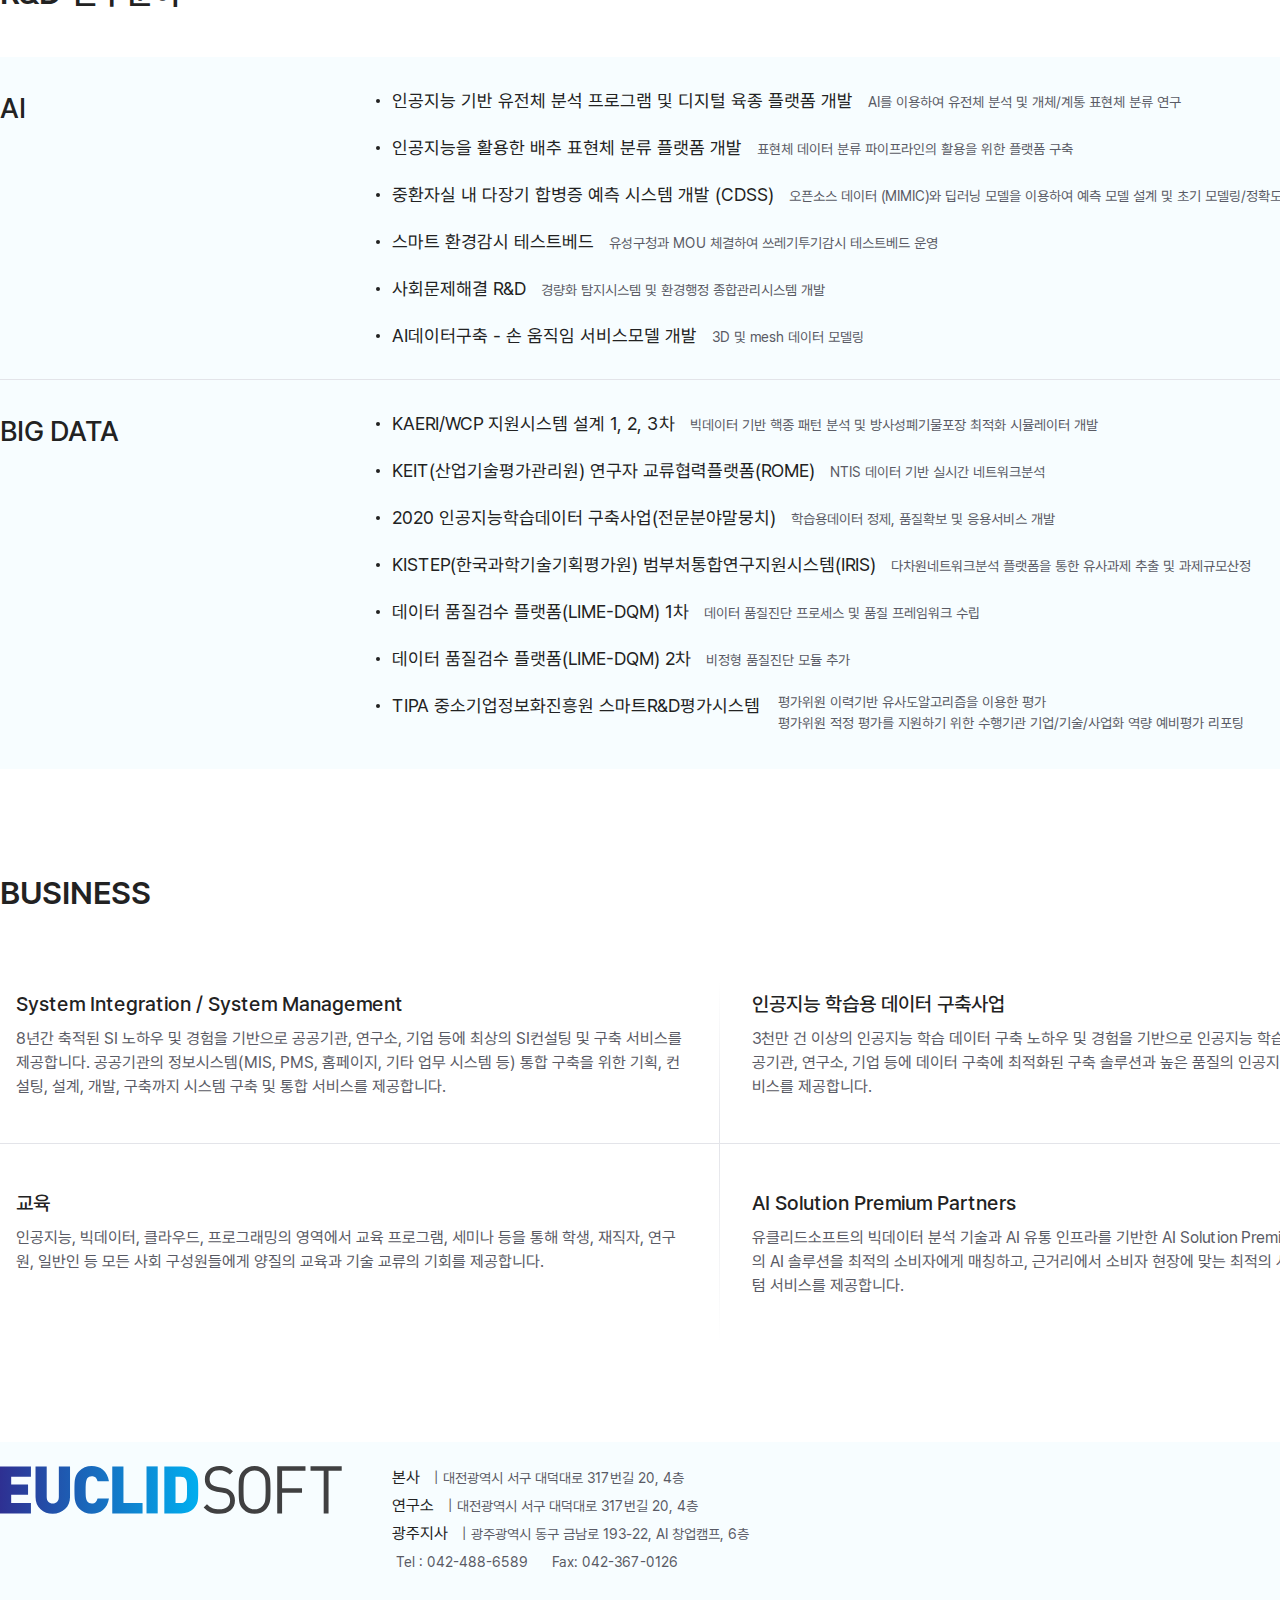
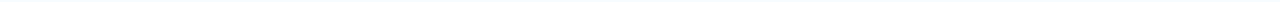
==== commit 9cb68918: "(2022-10-25)워딩수정" ====
--- a/index.html
+++ b/index.html
@@ -76,7 +76,7 @@
             <div class="sub-title">
               누구나 키워드, 문장, 토픽을 검색하면 정형 / 비정형 데이터를 실시간 
               네트워크 분석하여 특정 주제와 영역의 정체성을 한눈에 파악할 수 있도록 
-              네트워크로 시각화하여 표현하는 솔루션입니다
+              네트워크로 시각화하여 표현하는 솔루션입니다.
             </div>
             <div class="list">
               <p>‘빅데이터 기반 스마트R&D평가시스템 구축’ 적용
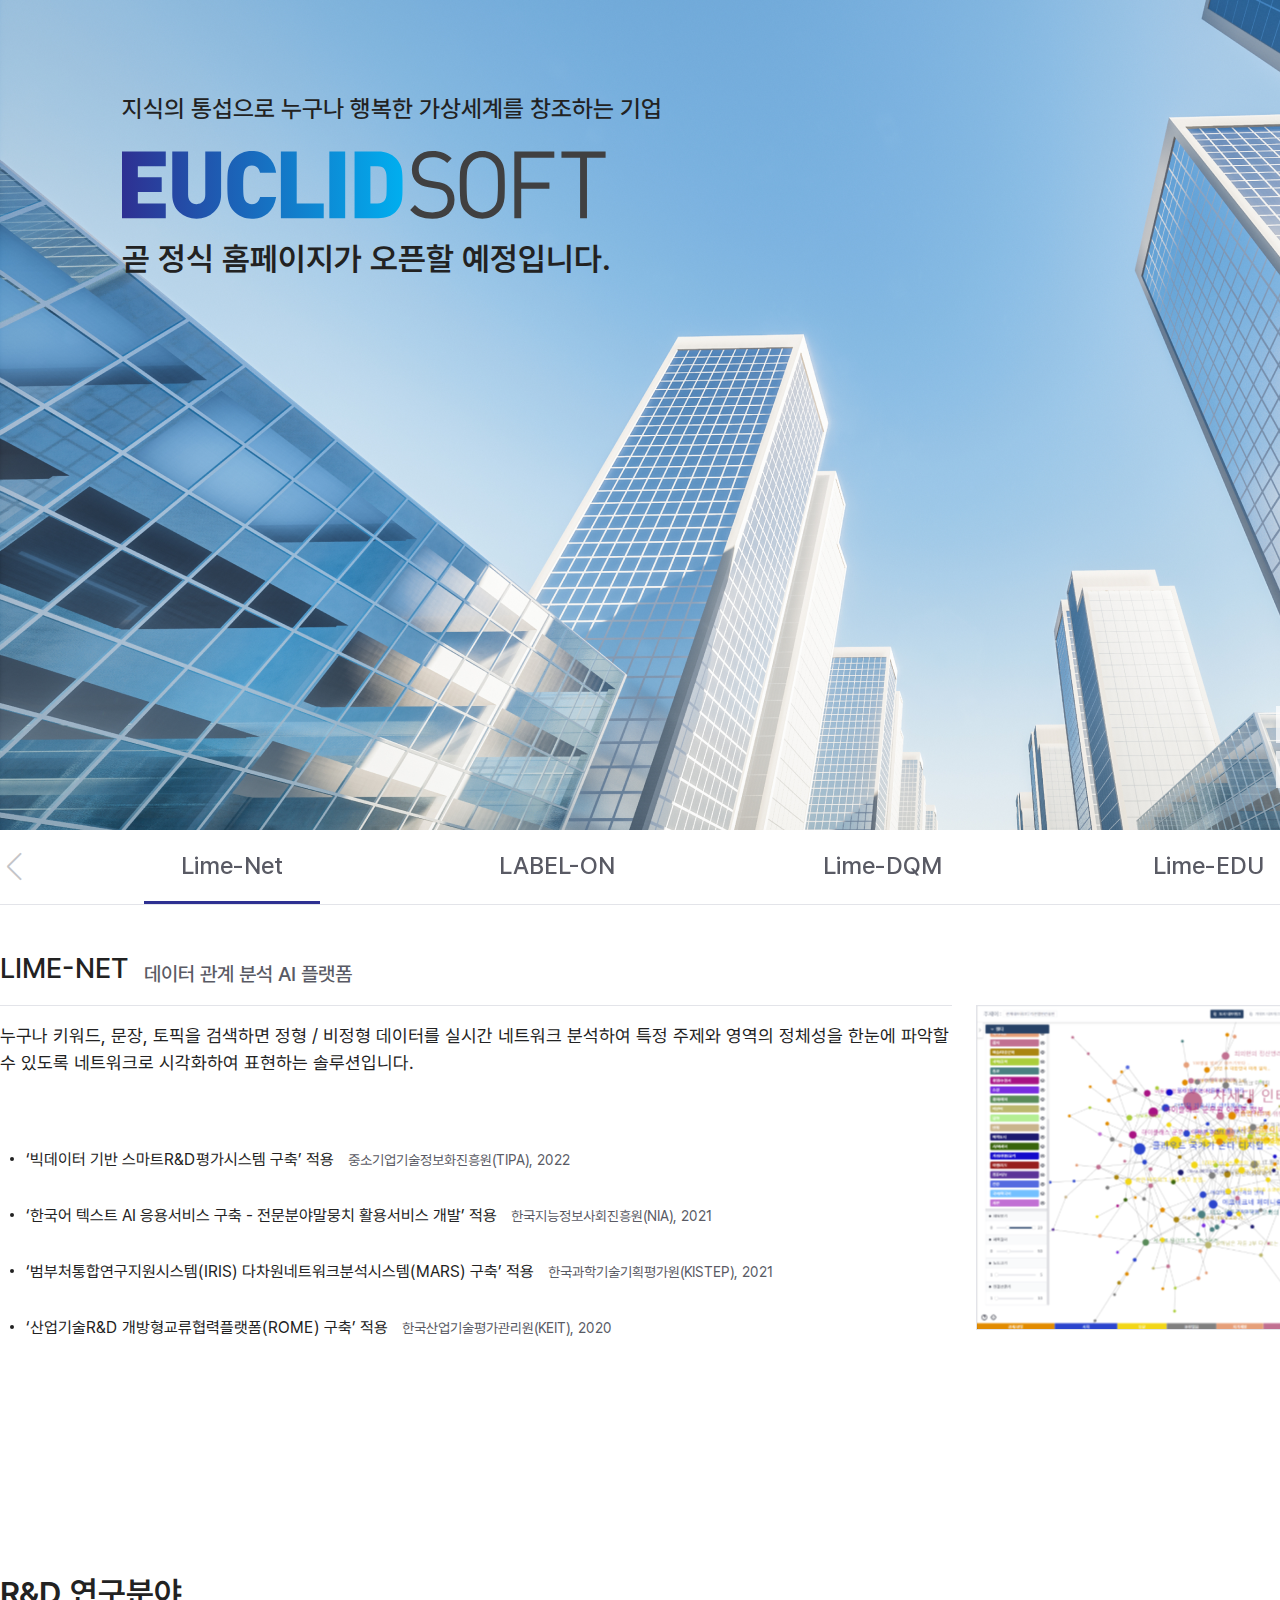
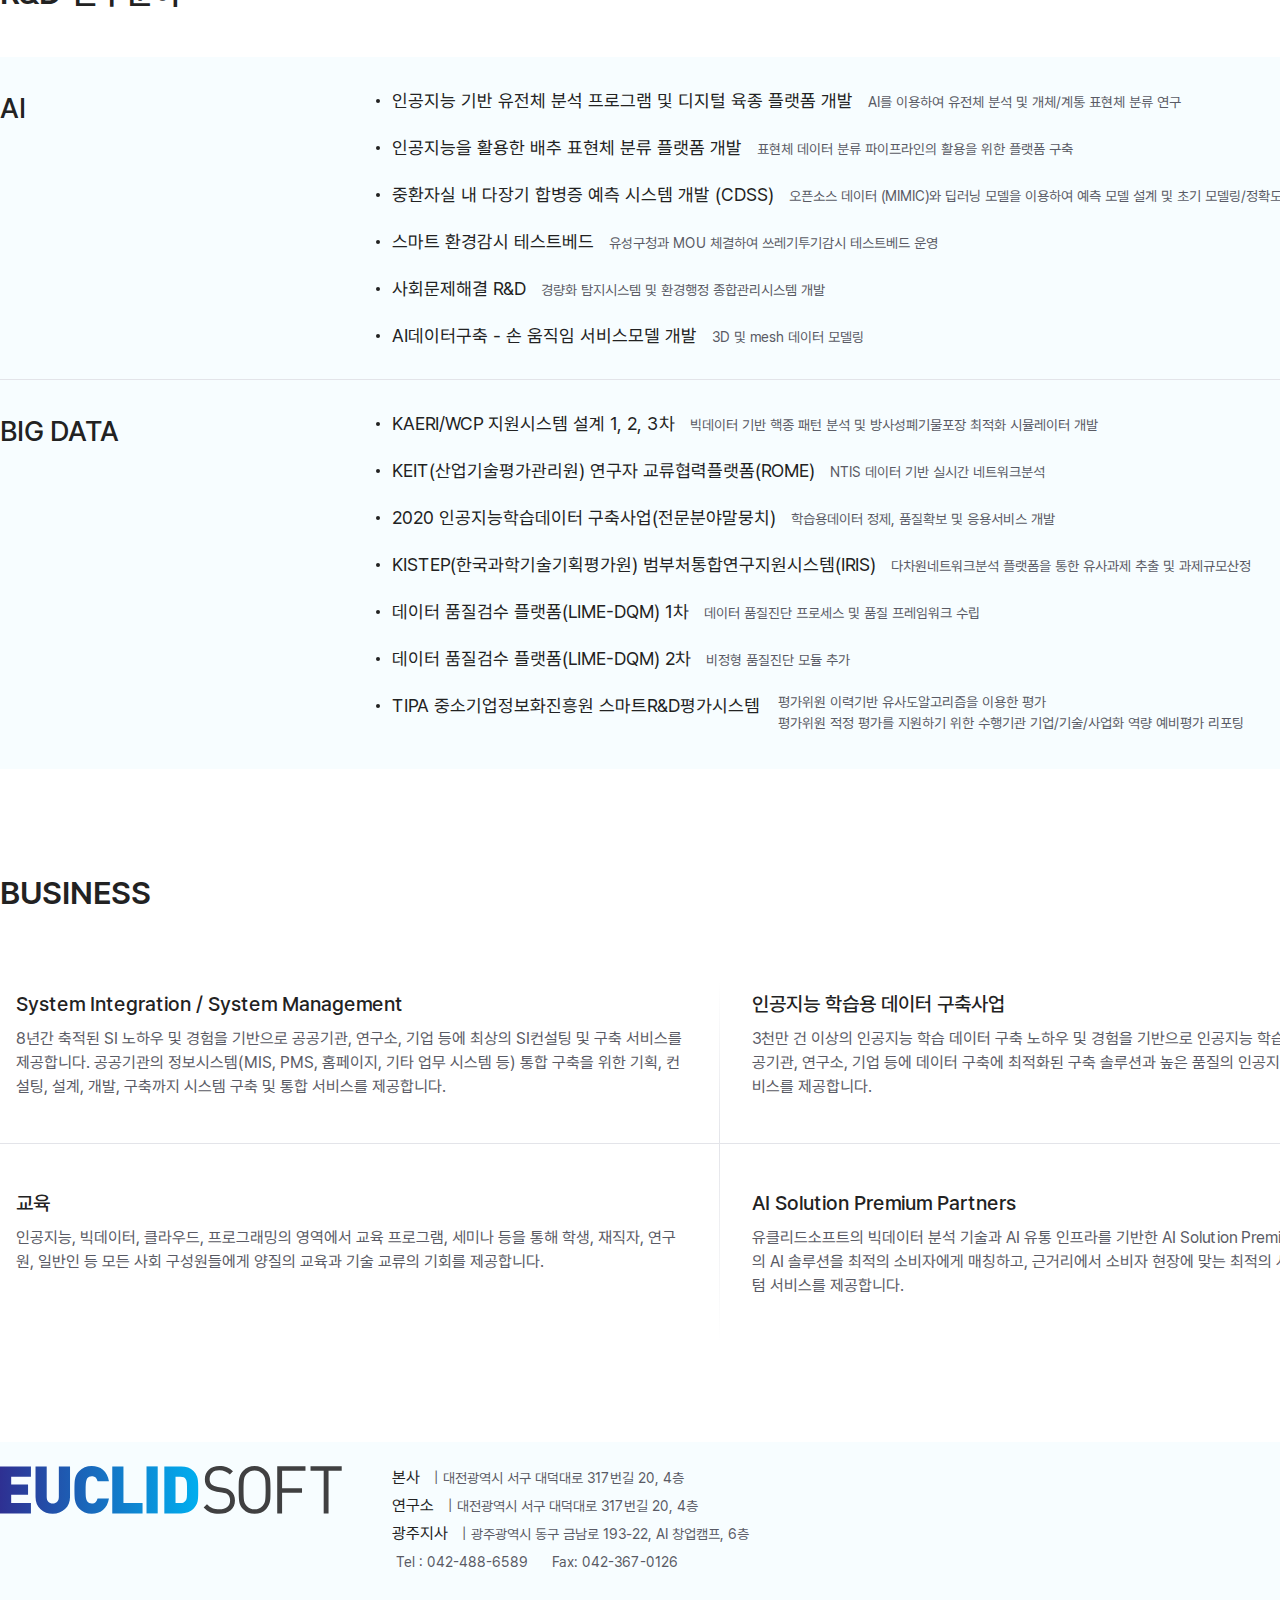
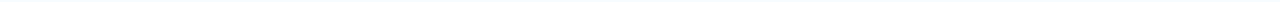
==== commit ab46f50a: "(2022-10-25)배경이미지 수정" ====
--- a/index.html
+++ b/index.html
@@ -3,7 +3,8 @@
 <head>
   <meta charset="UTF-8">
   <meta http-equiv="X-UA-Compatible" content="IE=edge">
-  <meta name="viewport" content="width=device-width, initial-scale=1.0">
+  <!-- <meta name="viewport" content="width=device-width, initial-scale=1.0"> -->
+  <meta name="viewport" content="width=device-width">
   <!-- 메타태그 참고 -->
   <!-- https://seo-ox3.tistory.com/m/44 -->
   <meta property="og:url" content="http://" />
@@ -16,11 +17,6 @@
   <link href="/css/swiper/swiper-bundle.min.css" rel="stylesheet">
   <script src="/css/swiper/swiper-bundle.min.js"></script>
   <script src="https://code.jquery.com/jquery-1.12.4.min.js"></script>
-  <style>
-    .bg-yellow {
-      background-color: yellow;
-    }
-  </style>
 </head>
 <body>
 
@@ -71,7 +67,7 @@
           <div class="content-text">
             <div class="title flex-row">
               <h2 class="mr-16">LIME-NET</h2>
-              <h3 class="text-gray-700">데이터 관계 분석 AI 플랫폼</h3>
+              <h4 class="text-gray-700">데이터 관계 분석 AI 플랫폼</h4>
             </div>
             <div class="sub-title">
               누구나 키워드, 문장, 토픽을 검색하면 정형 / 비정형 데이터를 실시간 
@@ -106,7 +102,7 @@
           <div class="content-text">
             <div class="title flex-row">
               <h2 class="mr-16">LABEL-ON</h2>
-              <h3 class="text-gray-700">AI 학습 데이터 저작도구</h3>
+              <h4 class="text-gray-700">AI 학습 데이터 저작도구</h4>
             </div>
             <div class="sub-title pb-40">
               LABEL-ON 라벨온 은 AI 학습데이터를 구축하는 플랫폼으로 데이터 
@@ -185,7 +181,7 @@
           <div class="content-text">
             <div class="title flex-row">
               <h2 class="mr-16">LIME-DQM</h2>
-              <h3 class="text-gray-700">데이터 품질관리 솔루션</h3>
+              <h4 class="text-gray-700">데이터 품질관리 솔루션</h4>
             </div>
             <div class="sub-title pb-40">
               LIME-DQM은 AI 학습용 데이터의 품질을 관리하기 위한 솔루션입니다.<br/><br/>
@@ -248,7 +244,7 @@
           <div class="content-text">
             <div class="title flex-row">
               <h2 class="mr-16">LIME-EDU</h2>
-              <h3 class="text-gray-700">온오프라인 통합 교육 관리 플랫폼</h3>
+              <h4 class="text-gray-700">온오프라인 통합 교육 관리 플랫폼</h4>
             </div>
             <div class="sub-title">
               LIME-EDU는 교수자와 학습자 간 상호작용 학습 및 교육 자료 통합 
@@ -280,7 +276,7 @@
           <div class="content-text">
             <div class="title flex-row">
               <h2 class="mr-16">AI 행동인식 시스템</h2>
-              <h3 class="text-gray-700">인공지능 행동인식 솔루션</h3>
+              <h4 class="text-gray-700">인공지능 행동인식 솔루션</h4>
             </div>
             <div class="sub-title pb-40">
               AI 행동인식 시스템은 인공지능 기술을 이용한 CCTV 영상 분석을 통해 
--- a/css/common.css
+++ b/css/common.css
@@ -39,7 +39,7 @@
 /* Header */
 /* =================================================== */
 header{
-  width: 100vw;
+  width: 100%;
   height: 830px;
   /* background-image: url('/images/main-bg.svg'); */
   background-image: url('/images/main-bg.png');
@@ -145,7 +145,7 @@
 /* =================================================== */
 /* Main - content */
 /* =================================================== */
-.flex-row{display: flex; flex-direction: row; flex-wrap: wrap; align-items: center;}
+.flex-row{display: flex; flex-direction: row; flex-wrap: wrap; align-items: flex-end;}
 .content-wrap .inner{align-items: start; min-height: 664px; max-height: 664px;}
 .content-wrap .cont-l{grid-column: span 8 / span 8;}
 .content-wrap .cont-r{grid-column: span 4 / span 4; margin-top: 100px;}
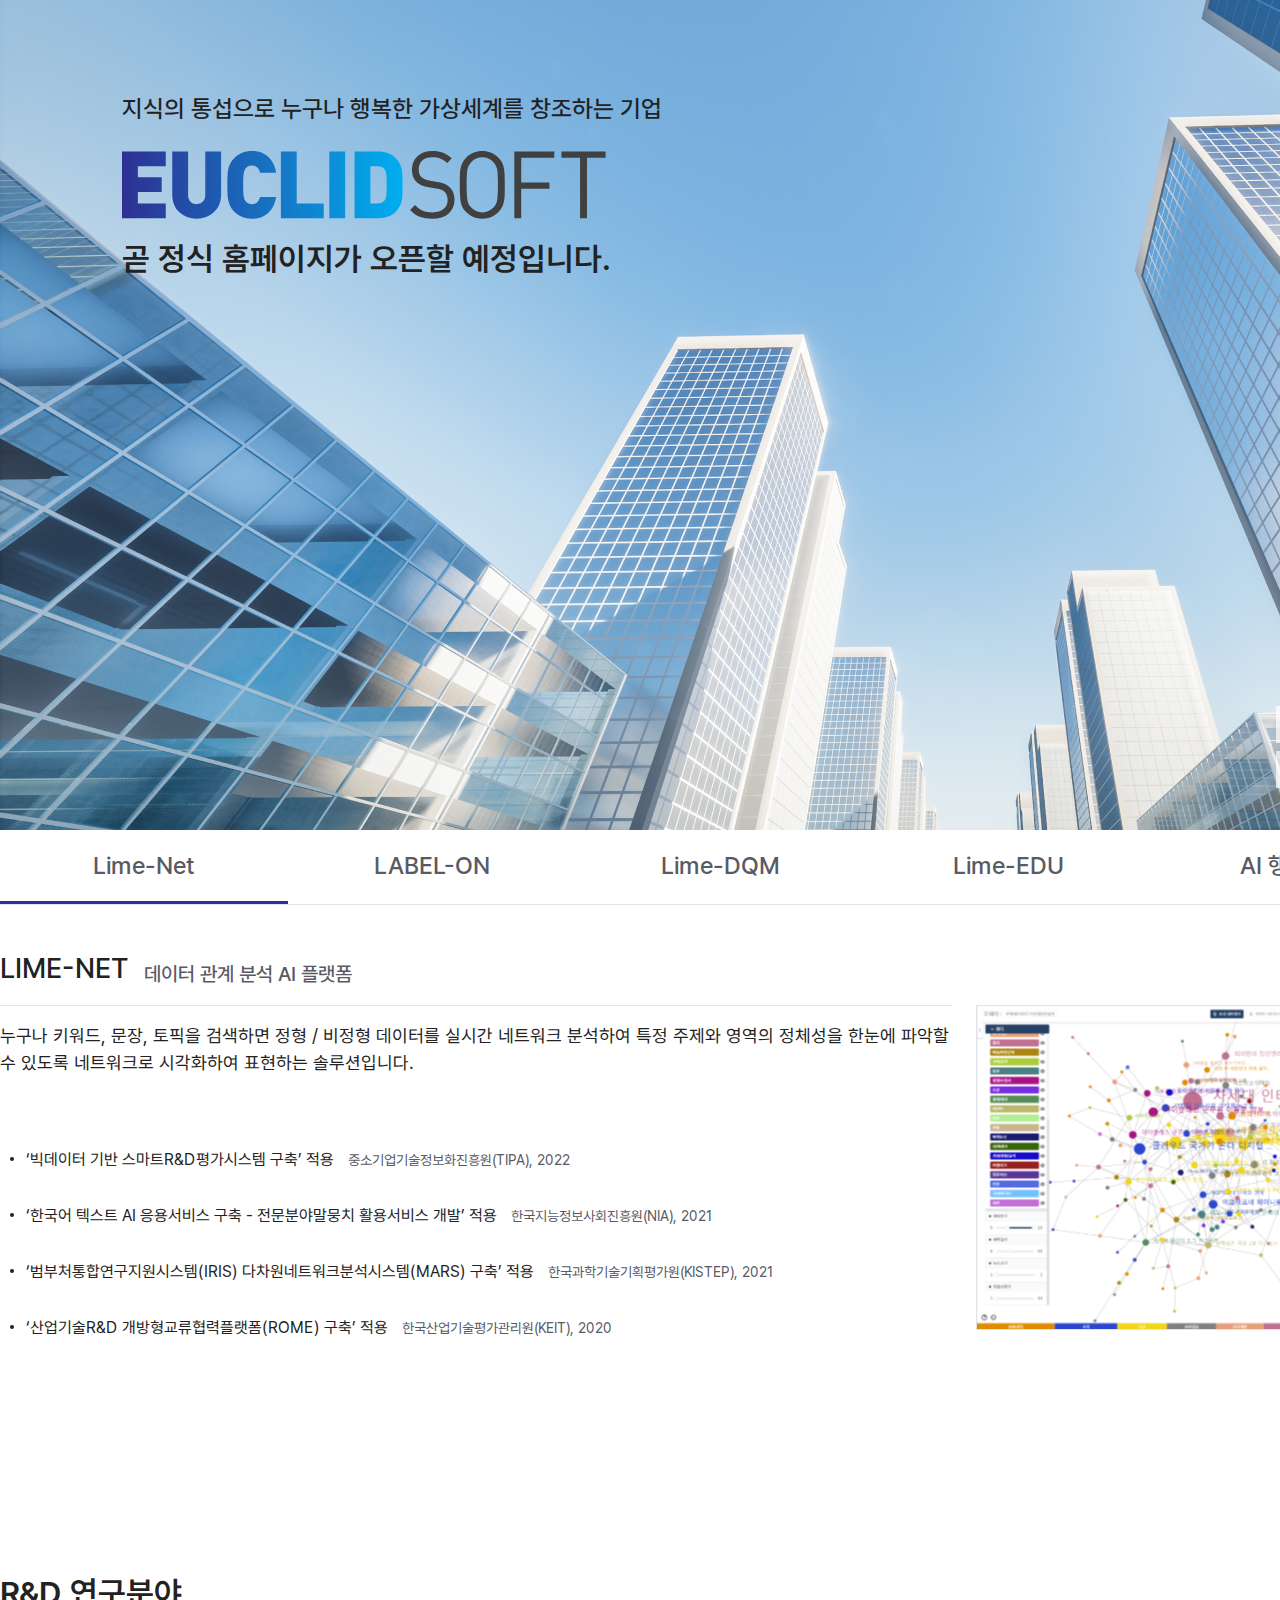
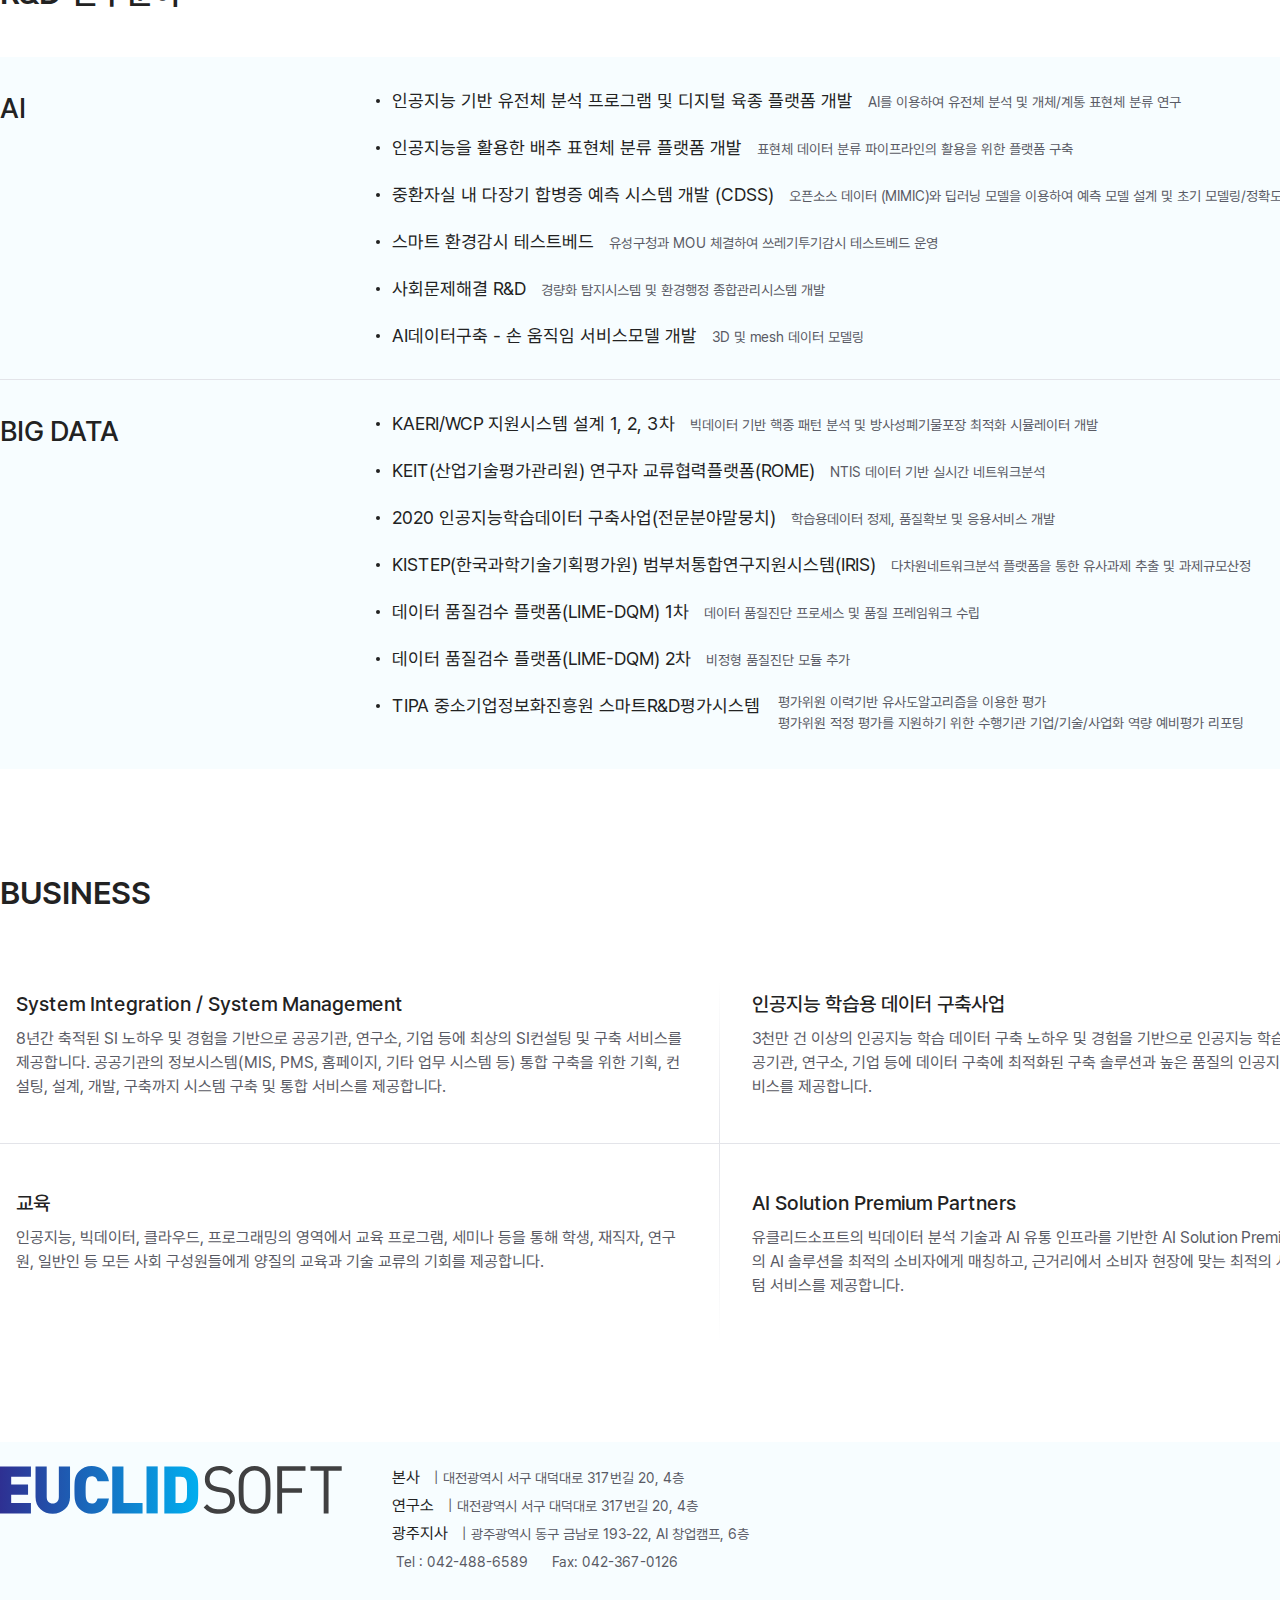
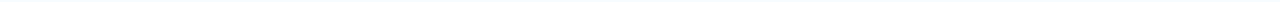
==== commit 63f022a1: "(2022-10-26)top button 구현 및 nav 메뉴 수정" ====
--- a/index.html
+++ b/index.html
@@ -19,7 +19,6 @@
   <script src="https://code.jquery.com/jquery-1.12.4.min.js"></script>
 </head>
 <body>
-
   <header>
     <div class="inner">
       <div class="logo-wrap">
@@ -58,7 +57,6 @@
           </div>
         </div>
       </div>
-
     </div>
 
     <div class="content-wrap current" id="limeNet">
@@ -398,9 +396,8 @@
         </div>
       </div>
     </div>    <!-- biz-wrap end -->
-
   </main>
-
+  
   <footer>
     <div class="inner">
       <div class="cont-l">
@@ -434,24 +431,13 @@
       </div>
     </div>
   </footer>
+  <input type="image" class="top-btn" src="/images/icons/top-btn.svg" onClick="javascript:window.scrollTo(0,0)" alt="맨위로" />
 </body>
 <script>
   var swiper = new Swiper("#navSwiper", {
-    slidesPerView: 4,
-    spaceBetween: 150, //이미지 사이간격
+    slidesPerView: 5,
     keyboard: {
       enabled: true,
-    },
-    // autoplay: {
-    //   delay: 2500,
-    //   disableOnInteraction: false,
-    // },
-    breakpoints: {
-      1920: {slidesPerView: 4},
-      992: {slidesPerView: 4},
-      649: {slidesPerView: 3},
-      400: {slidesPerView: 2},
-      10: {slidesPerView: 1}
     },
     navigation: {
       nextEl: ".swiper-button-next",
@@ -459,39 +445,24 @@
     },
   });
 
-
   $(document).ready(function(){
+    // top button
+    $(window).scroll(function(){
+      if(
+        $(this).scrollTop() > 200){$(".top-btn").fadeIn();
+      }else{
+        $(".top-btn").fadeOut();
+      }
+    });
+
+    //tab menu
     $(".swiper-wrapper > button").click(function(){
       var tab_id = $(this).attr('data-tab');
-      console.log(tab_id);
-
       $('.swiper-wrapper > button').removeClass('current');
 		  $('.content-wrap').removeClass('current');
       $(this).addClass('current');
       $("#"+tab_id).addClass('current');
     })
   });
-
-
-
-  // const limeDQM = document.getElementById("limeDQM");
-  // const limeNet = document.getElementById("limeNet");
-  // const labelOn = document.getElementById("labelOn");
-  // const limeEDU = document.getElementById("limeEDU");
-  // const AIsys = document.getElementById("AIsys");
-  // document.addEventListener('click', function handleClick(e) {
-
-  //   if(document.querySelector(".limeDQM") === e.target){
-  //     limeDQM.classList.add('show');
-  //     limeNet.classList.add('no-show');
-  //     labelOn.classList.add('no-show');
-  //     limeEDU.classList.add('no-show');
-  //     AIsys.classList.add('no-show');
-  //   }
-
-  //   console.log(document.querySelector(".limeDQM") === e.target);
-  // });
-
-  
 </script>
 </html>--- a/css/common.css
+++ b/css/common.css
@@ -6,7 +6,8 @@
 /* Common */
 body{
   min-width: 1440px; 
-  overflow-x: hidden;}
+  overflow-x: hidden;
+}
 .mt-100{margin-top: 100px !important;}
 
 /* =================================================== */
@@ -75,7 +76,8 @@
   position: relative;
 }
 .swiper {
-  width: 80%;
+  /* width: 80%; */
+  width: 100%;
   margin: 0 auto;
   overflow: hidden;
   height: 74px;
@@ -123,9 +125,9 @@
 .limeEDU::before{content: 'Lime-EDU';}
 .limeEDU:focus::before,
 .limeEDU:hover::before{content: '라임에듀';}
-.AIsys::before{content: 'AI system';}
+.AIsys::before{content: 'AI 행동인식';}
 .AIsys:focus::before,
-.AIsys:hover::before{content: 'AI 시스템';}
+.AIsys:hover::before{content: '인공지능 행동인식';}
 
 .swiper-button-prev{left: 0 !important;}
 .swiper-button-next{right: 0 !important;}
@@ -133,6 +135,7 @@
 .swiper-button-prev:after{
   font-size: 28px !important;
   color: #595A64;
+  display: none;
 }
 
 /* control */
@@ -172,6 +175,7 @@
   font-family: "Pretendard-400";
   font-size: 14px;
   color: #222;
+  word-break: break-all;
 }
 .history{
   display: grid;
@@ -259,6 +263,7 @@
   font-family: "Pretendard-400";
   font-size: 16px;
   color: #595A64;
+  word-break: break-all;
 }
 .biz-wrap .card-text:nth-child(1){
   border-right: 1px solid; 
@@ -288,7 +293,16 @@
 footer .cont-r{display: flex; align-items: flex-start;}
 footer .cont-r .sns-circle-wrap{margin-left: auto;}
 
-
-
-
-
+/* =================================================== */
+/* Top button */
+/* =================================================== */
+.top-btn{
+  position: fixed;
+  right: 40px;
+  bottom: 40px;
+  border: 1px solid #E3E4E9;
+  border-radius: 50%;
+  display: none;
+}
+.top-btn:hover{box-shadow: 0px 2px 4px rgba(0, 0, 0, 0.04), 0px 4px 6px rgba(0, 0, 0, 0.08);}
+
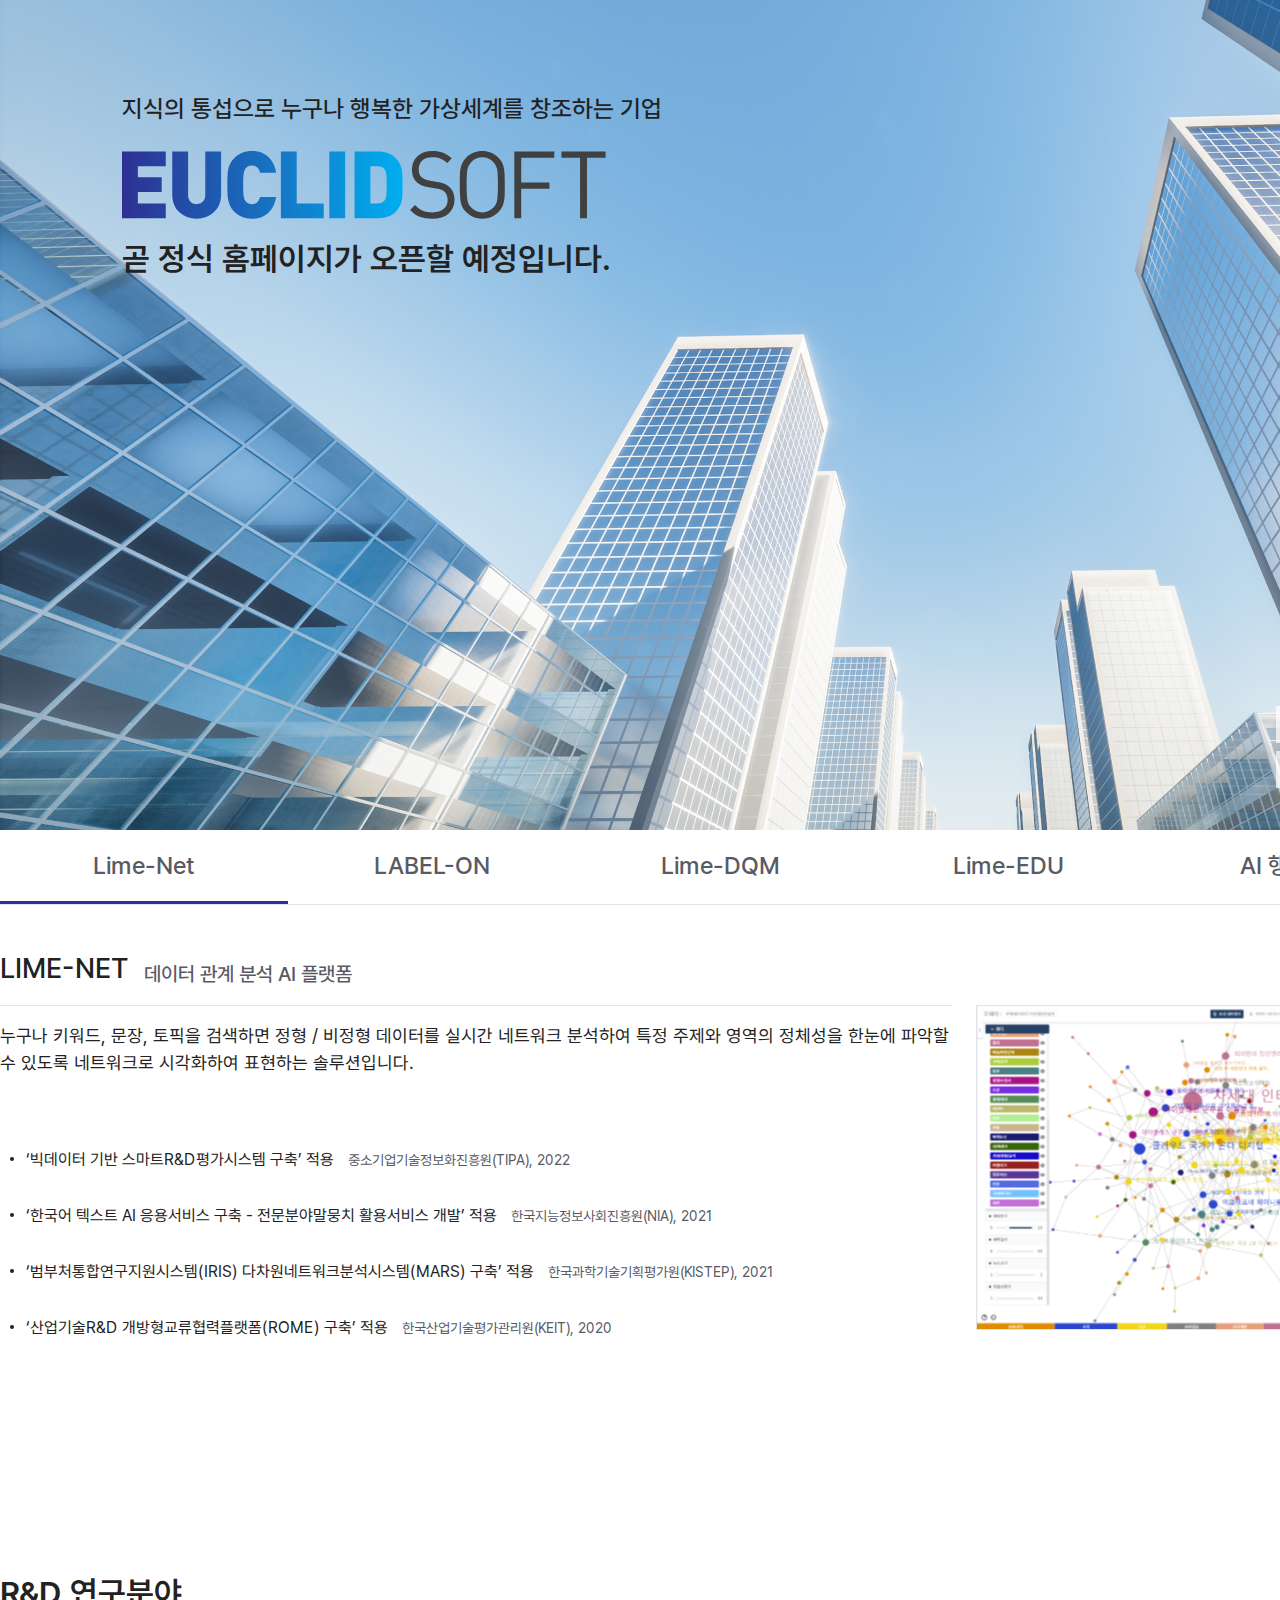
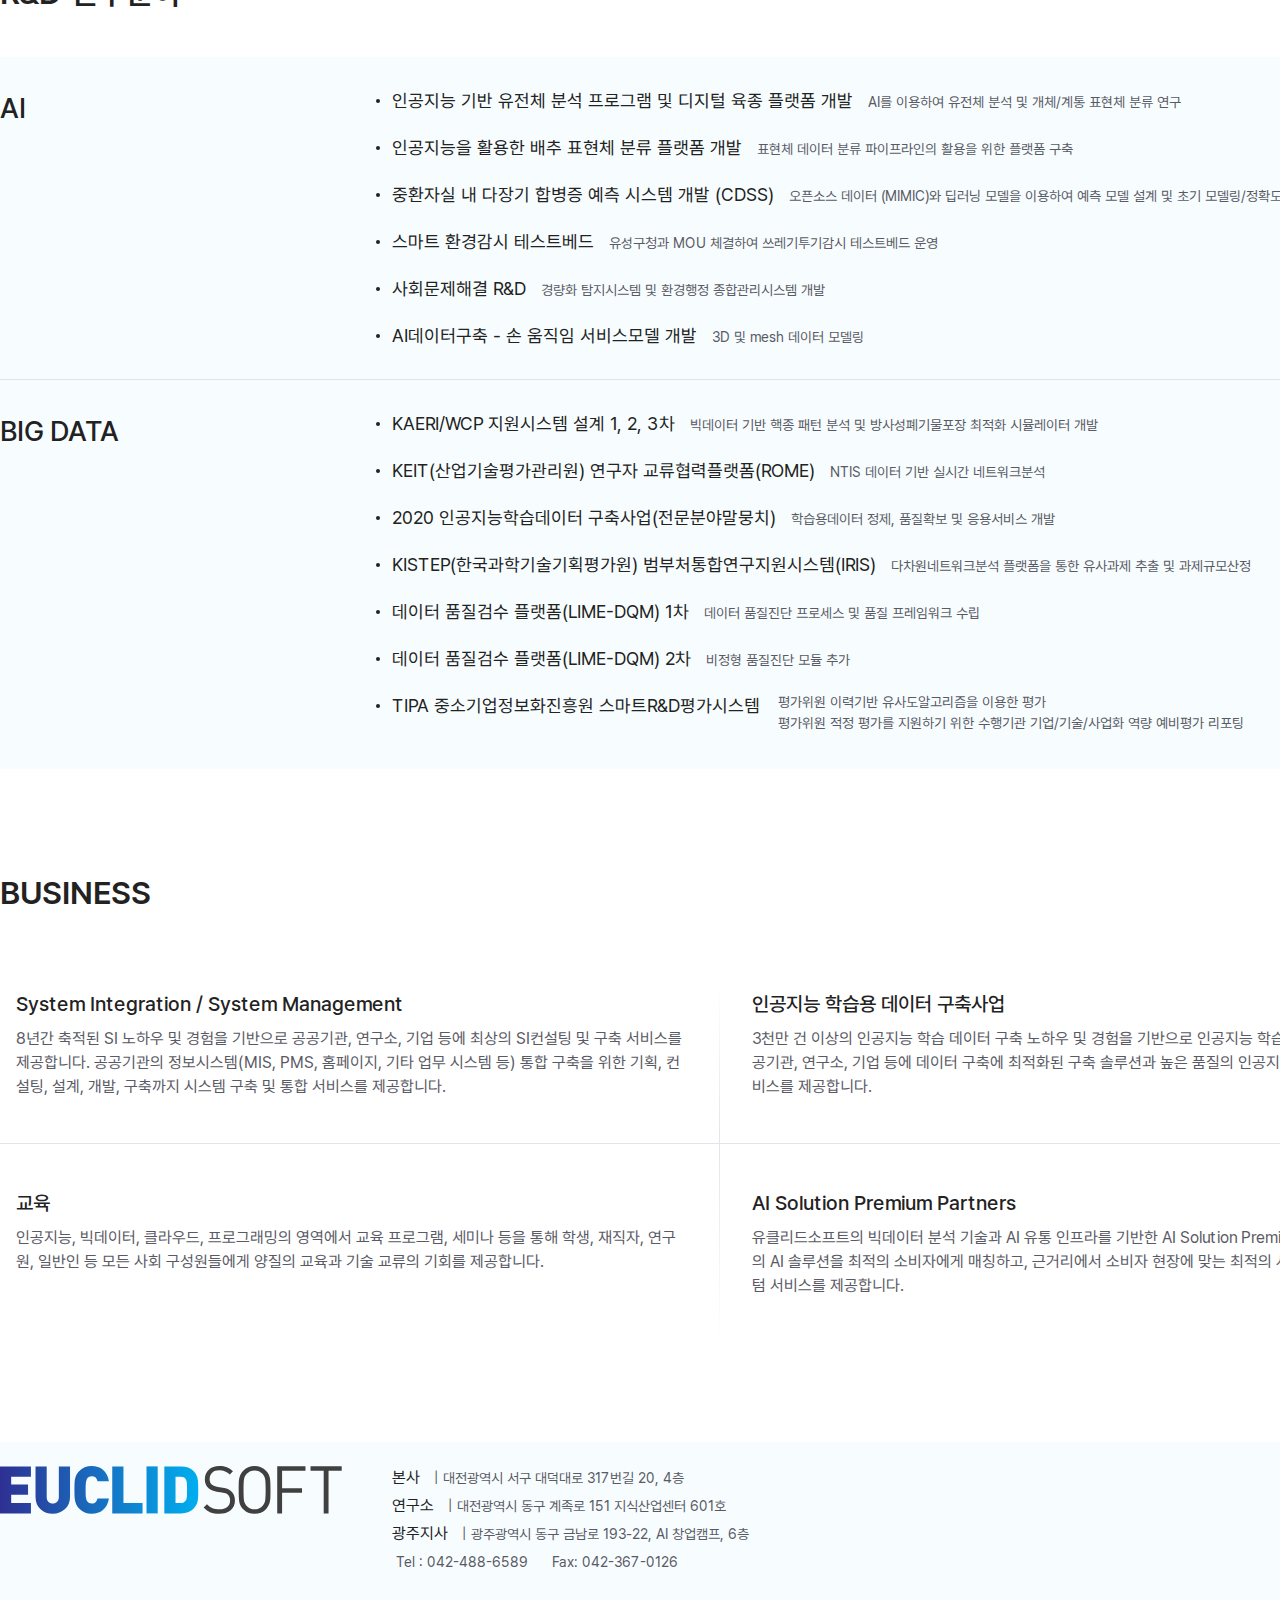
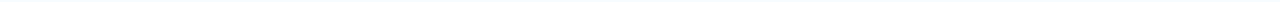
==== commit 815cf3fc: "(2022-10-27)footer 연구소 주소 변경" ====
--- a/index.html
+++ b/index.html
@@ -245,20 +245,27 @@
               <h4 class="text-gray-700">온오프라인 통합 교육 관리 플랫폼</h4>
             </div>
             <div class="sub-title">
-              LIME-EDU는 교수자와 학습자 간 상호작용 학습 및 교육 자료 통합 
-              관리 등이 가능한 온오프라인 교육 플랫폼입니다 ‘강의 관리’ 및 
-              ‘교육 지원’을 제공하는 통합 교육 관리 솔루션입니다.<br/><br/>
-              LIME-EDU는 강의 개설, 수강신청, 출석, 과제, 수료증 등 
-              ‘강의 관리 기능’과 화상회의, 발표, 자료실, 커뮤니티 등  
-              ‘교육 지원 기능’을 지원하며 LIME-EDU 한 제품으로도 
-              교육 서비스를 위한 시스템 구축이 완성됩니다.
-            </div>
-            <h4 class="mb-24">개설 교육 리스트</h4>
-            <div class="list-700">
-              <p class="mb-16">ABC 부트캠프, 청년친화형 기업 ESG지원 사업, 고용노동부, 한국산업인력공단, 2022</p>
-              <p class="mb-16">㈜유클리드소프트 재직자 교육 및 관리</p>
-              <p class="mb-16">㈜유클리드소프트 사내 인턴 교육 및 관리</p>
-              <p>(사)희망의 책 대전본부 북큐레이터 양성과정</p>
+              1.	교수자와 학습자 간 상호작용 학습 및 교육 자료 통합 관리 등이 가능한 
+              온라인 교육 플랫폼입니다.<br/>
+              2. 온/오프라인 교육 자료를 통합 관리하고 전문적인 교육 과정을 제공합니다.
+            </div>
+            <h4 class="mb-24">적용 사례</h4>
+            <div class="list">
+              <p class="mb-16">청년친화형 기업 ESG지원 사업 ‘ABC 부트캠프’,
+                <span class="ml-4">고용노동부 / 한국산업인력공단, 2022</span>
+              </p>
+              <p class="mb-16">북큐레이터 양성과정, 
+                <span class="ml-4">(사)희망의 책 대전본부, 2022</span>
+              </p>
+              <p class="mb-16">ABC Hands-on Lab 교육 및 관리, 
+                <span class="ml-4">㈜유클리드소프트</span>
+              </p>
+              <p class="mb-16">ABC Internship 교육 및 관리, 
+                <span class="ml-4">㈜유클리드소프트</span>
+              </p>
+              <p class="mb-16">주니어 데이터 분석, 
+                <span class="ml-4">㈜유클리드소프트</span>
+              </p>
             </div>
           </div>
         </div>    <!-- content-l end -->
@@ -410,7 +417,7 @@
               <span>|  대전광역시 서구 대덕대로 317번길 20, 4층</span>
             </p>
             <p class="mb-4">연구소
-              <span>|  대전광역시 서구 대덕대로 317번길 20, 4층</span>
+              <span>|  대전광역시 동구 계족로 151 지식산업센터 601호</span>
             </p>
             <p class="mb-4">광주지사
               <span>|  광주광역시 동구 금남로 193-22, AI 창업캠프, 6층</span>
@@ -431,7 +438,7 @@
       </div>
     </div>
   </footer>
-  <input type="image" class="top-btn" src="/images/icons/top-btn.svg" onClick="javascript:window.scrollTo(0,0)" alt="맨위로" />
+  <input type="image" class="top-btn" src="/images/icons/top-btn.svg" alt="맨위로" />
 </body>
 <script>
   var swiper = new Swiper("#navSwiper", {
@@ -446,15 +453,6 @@
   });
 
   $(document).ready(function(){
-    // top button
-    $(window).scroll(function(){
-      if(
-        $(this).scrollTop() > 200){$(".top-btn").fadeIn();
-      }else{
-        $(".top-btn").fadeOut();
-      }
-    });
-
     //tab menu
     $(".swiper-wrapper > button").click(function(){
       var tab_id = $(this).attr('data-tab');
@@ -463,6 +461,34 @@
       $(this).addClass('current');
       $("#"+tab_id).addClass('current');
     })
+
+    // jQuery : top to button
+    // $(window).scroll(function(){
+    //   if(
+    //     $(this).scrollTop() > 400){$(".top-btn").fadeIn();
+    //   }else{
+    //     $(".top-btn").fadeOut();
+    //   }
+    // });
+    // $('.top-btn').click(function(){
+    //   $("html, body").animate({scrollTop: 0}, 400, 'swing');
+    // });
   });
+
+  // javascript : top to button
+  const btnScrollToTop = document.querySelector(".top-btn");
+  window.addEventListener('scroll', function(){
+    if(this.scrollY > 400){
+      btnScrollToTop.classList.add('show');
+    }else{
+      btnScrollToTop.classList.remove('show');
+    }
+  });
+  btnScrollToTop.addEventListener("click", function (e) {
+    e.preventDefault();
+    window.scrollTo({top: 0, behavior: "smooth"});
+  });
+
+
 </script>
 </html>--- a/css/common.css
+++ b/css/common.css
@@ -9,6 +9,8 @@
   overflow-x: hidden;
 }
 .mt-100{margin-top: 100px !important;}
+.show{display: block !important;}
+.hide{display: none !important;}
 
 /* =================================================== */
 /* SNS button */
@@ -305,4 +307,3 @@
   display: none;
 }
 .top-btn:hover{box-shadow: 0px 2px 4px rgba(0, 0, 0, 0.04), 0px 4px 6px rgba(0, 0, 0, 0.08);}
-
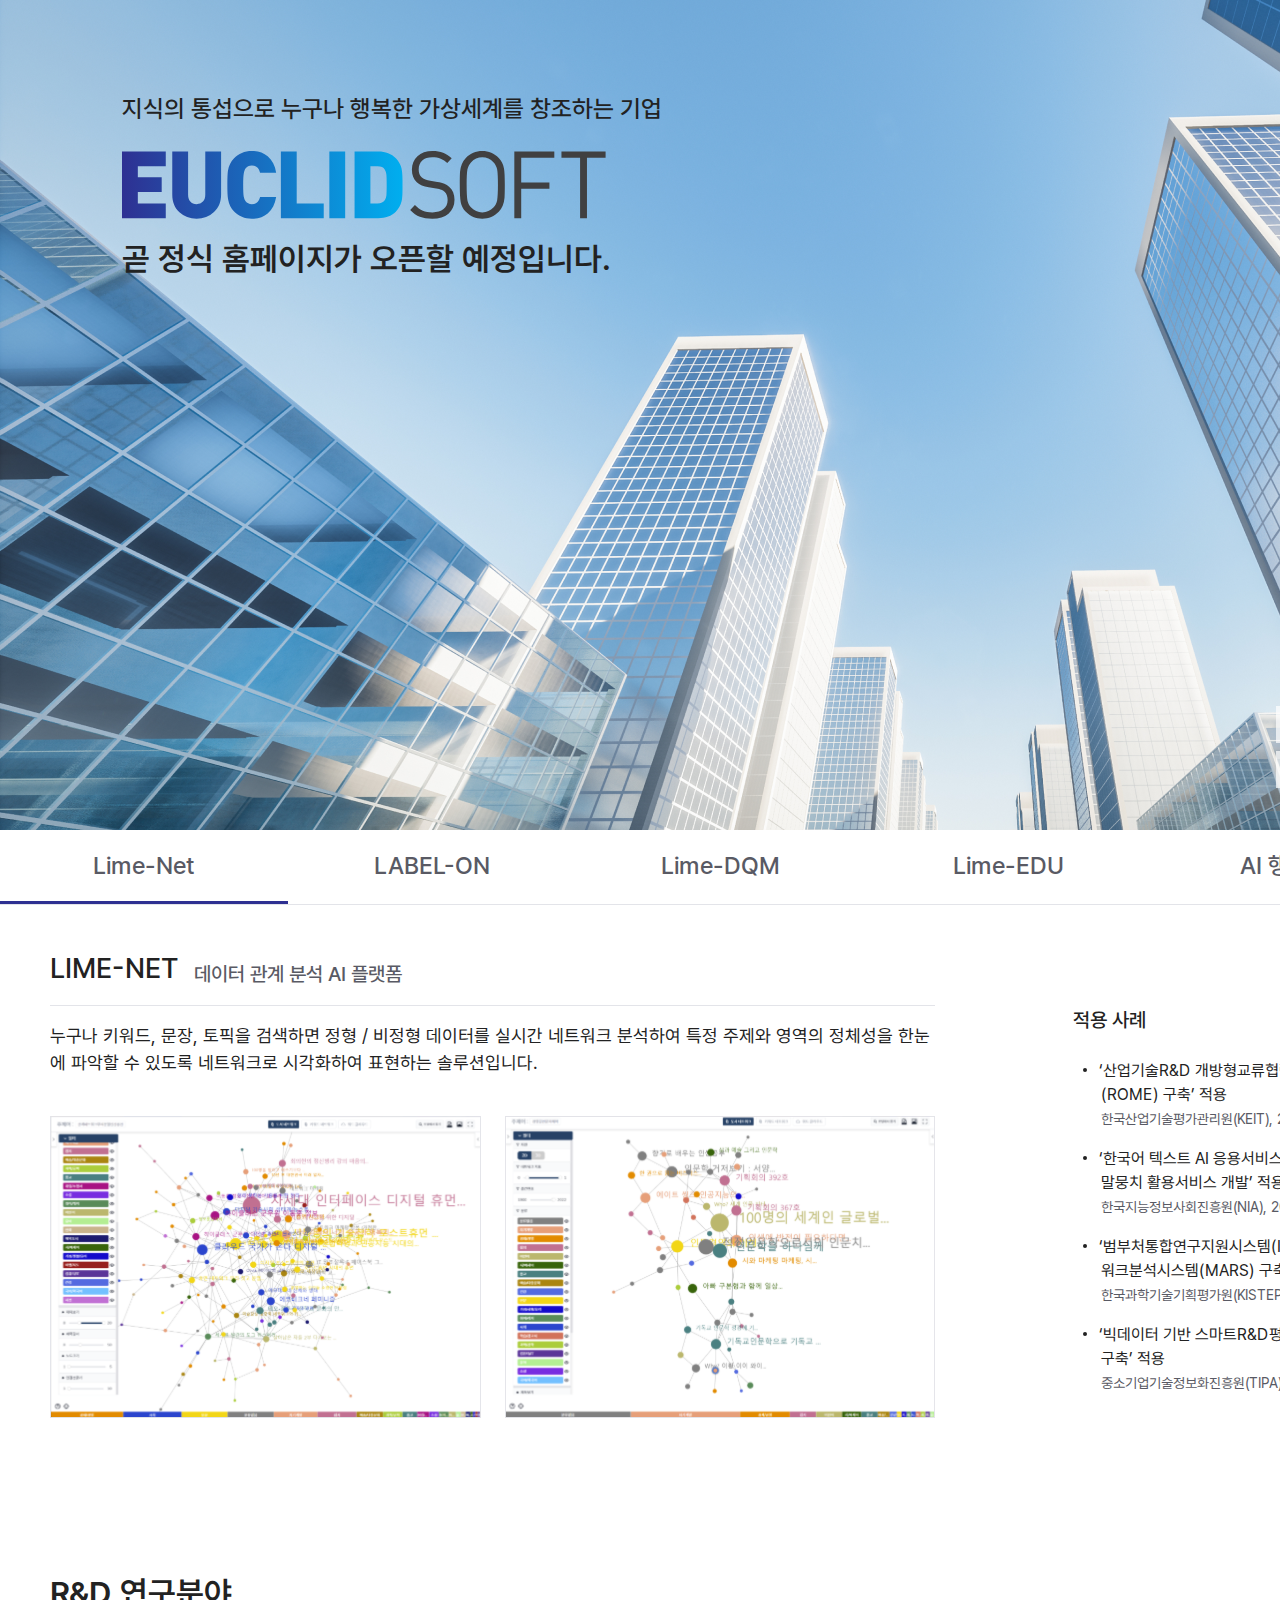
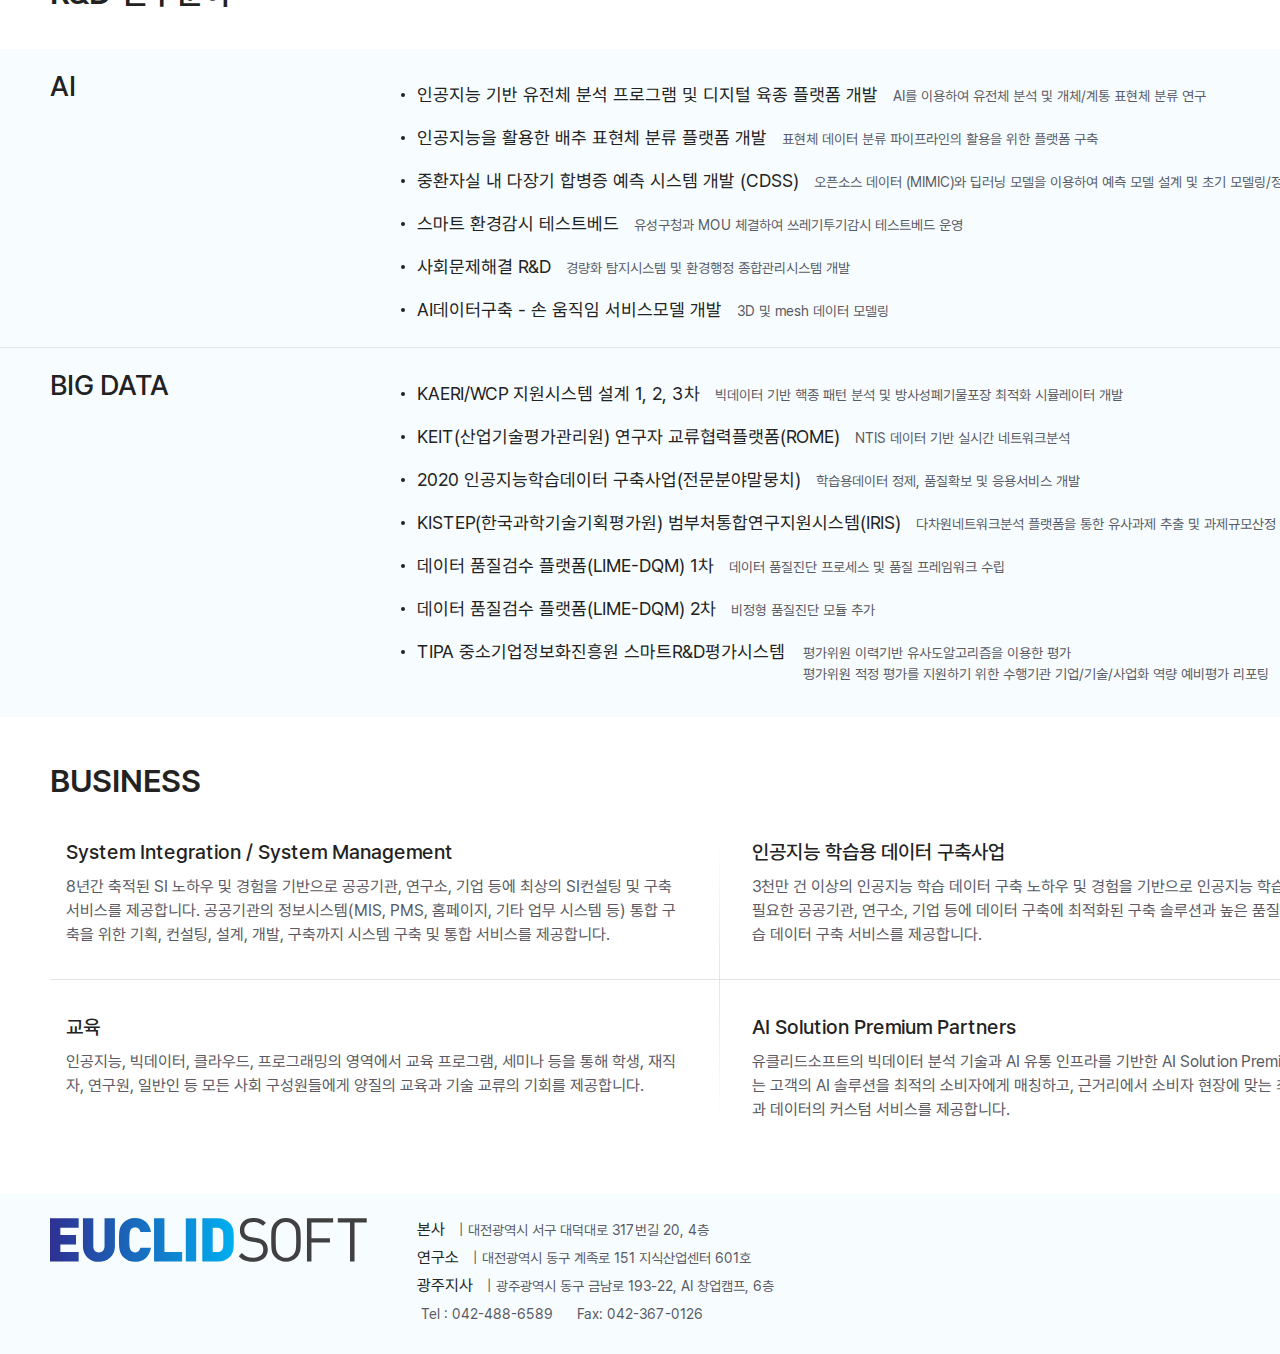
==== commit f2fe1a37: "(2022-11-07)전체 여백 50px 추가" ====
--- a/index.html
+++ b/index.html
@@ -67,29 +67,36 @@
               <h2 class="mr-16">LIME-NET</h2>
               <h4 class="text-gray-700">데이터 관계 분석 AI 플랫폼</h4>
             </div>
-            <div class="sub-title">
+            <div class="sub-title pb-40">
               누구나 키워드, 문장, 토픽을 검색하면 정형 / 비정형 데이터를 실시간 
               네트워크 분석하여 특정 주제와 영역의 정체성을 한눈에 파악할 수 있도록 
               네트워크로 시각화하여 표현하는 솔루션입니다.
             </div>
+            <div class="sub-image">
+              <img src="/images/contents/lime-net.svg" alt="Lime-Net-view" />
+              <img src="/images/contents/lime-net-2.svg" alt="Lime-Net-chart" />
+            </div>
+          </div>
+        </div>    <!-- content-l end -->
+        <div></div>
+        <div class="cont-r">
+          <div class="content-text">
+            <h4 class="mb-24">적용 사례</h4>
             <div class="list">
-              <p>‘빅데이터 기반 스마트R&D평가시스템 구축’ 적용
-                <span>중소기업기술정보화진흥원(TIPA), 2022</span>
-              </p>
-              <p>‘한국어 텍스트 AI 응용서비스 구축 - 전문분야말뭉치 활용서비스 개발’ 적용
-                <span>한국지능정보사회진흥원(NIA), 2021</span>
-              </p>
-              <p>‘범부처통합연구지원시스템(IRIS) 다차원네트워크분석시스템(MARS) 구축’ 적용
-                <span>한국과학기술기획평가원(KISTEP), 2021</span>
-              </p>
-              <p>‘산업기술R&D 개방형교류협력플랫폼(ROME) 구축’ 적용
-                <span>한국산업기술평가관리원(KEIT), 2020</span>
-              </p>
-            </div>
-          </div>
-        </div>    <!-- content-l end -->
-        <div class="cont-r">
-          <img src="/images/contents/lime-net.svg" alt="Lime-Net" />
+              <p class="mb-16 pr-0">‘산업기술R&D 개방형교류협력플랫폼(ROME) 구축’ 적용<br/>
+                <span class="ml-0">한국산업기술평가관리원(KEIT), 2020</span>
+              </p>
+              <p class="mb-16 pr-0">‘한국어 텍스트 AI 응용서비스 구축 - 전문분야<br/>말뭉치 활용서비스 개발’ 적용<br/>
+                <span class="ml-0">한국지능정보사회진흥원(NIA), 2021</span>
+              </p>
+              <p class="mb-16 pr-0">‘범부처통합연구지원시스템(IRIS) 다차원네트워크분석시스템(MARS) 구축’ 적용<br/>
+                <span class="ml-0">한국과학기술기획평가원(KISTEP), 2021</span>
+              </p>
+              <p class="pr-0">‘빅데이터 기반 스마트R&D평가시스템<br/> 구축’ 적용<br/>
+                <span class="ml-0">중소기업기술정보화진흥원(TIPA), 2022</span>
+              </p>
+            </div>
+          </div>
         </div>    <!-- content-r end -->
       </div>
     </div>
@@ -244,33 +251,39 @@
               <h2 class="mr-16">LIME-EDU</h2>
               <h4 class="text-gray-700">온오프라인 통합 교육 관리 플랫폼</h4>
             </div>
-            <div class="sub-title">
+            <div class="sub-title pb-40">
               1.	교수자와 학습자 간 상호작용 학습 및 교육 자료 통합 관리 등이 가능한 
               온라인 교육 플랫폼입니다.<br/>
               2. 온/오프라인 교육 자료를 통합 관리하고 전문적인 교육 과정을 제공합니다.
             </div>
+            <div class="sub-image">
+              <img src="/images/contents/lime-edu-1.png" alt="Lime-Edu-site" />
+              <img src="/images/contents/lime-edu-2.png" alt="Lime-Edu-site" />
+            </div>
+          </div>
+        </div>    <!-- content-l end -->
+        <div></div>
+        <div class="cont-r">
+          <div class="content-text">
             <h4 class="mb-24">적용 사례</h4>
             <div class="list">
-              <p class="mb-16">청년친화형 기업 ESG지원 사업 ‘ABC 부트캠프’,
-                <span class="ml-4">고용노동부 / 한국산업인력공단, 2022</span>
-              </p>
-              <p class="mb-16">북큐레이터 양성과정, 
-                <span class="ml-4">(사)희망의 책 대전본부, 2022</span>
-              </p>
-              <p class="mb-16">ABC Hands-on Lab 교육 및 관리, 
-                <span class="ml-4">㈜유클리드소프트</span>
-              </p>
-              <p class="mb-16">ABC Internship 교육 및 관리, 
-                <span class="ml-4">㈜유클리드소프트</span>
-              </p>
-              <p class="mb-16">주니어 데이터 분석, 
-                <span class="ml-4">㈜유클리드소프트</span>
-              </p>
-            </div>
-          </div>
-        </div>    <!-- content-l end -->
-        <div class="cont-r">
-          <img src="/images/contents/lime-edu.png" alt="Lime-Edu" />
+              <p class="mb-16 pr-0">청년친화형 기업 ESG지원 사업<br/> ‘ABC 부트캠프’<br/>
+                <span class="ml-0">고용노동부 / 한국산업인력공단, 2022</span>
+              </p>
+              <p class="mb-16 pr-0">북큐레이터 양성과정<br/>
+                <span class="ml-0">(사)희망의 책 대전본부, 2022</span>
+              </p>
+              <p class="mb-16 pr-0">ABC Hands-on Lab 교육 및 관리<br/>
+                <span class="ml-0">㈜유클리드소프트</span>
+              </p>
+              <p class="mb-16 pr-0">ABC Internship 교육 및 관리<br/>
+                <span class="ml-0">㈜유클리드소프트</span>
+              </p>
+              <p class="pr-0">주니어 데이터 분석<br/>
+                <span class="ml-0">㈜유클리드소프트</span>
+              </p>
+            </div>
+          </div>
         </div>    <!-- content-r end -->
       </div>
     </div>
@@ -300,7 +313,7 @@
       </div>
     </div>
 
-    <div class="inner mb-40">
+    <div class="inner big-title mb-32">
       <h1 class="col-span-12">R&D 연구분야</h1>
     </div>
     <div class="info-wrap">
@@ -311,19 +324,19 @@
         <div class="cont-r">
           <div class="content-text">
             <div class="list">
-              <p class="font-18 mb-20">인공지능 기반 유전체 분석 프로그램 및 디지털 육종 플랫폼 개발
+              <p class="font-18 mtb-16">인공지능 기반 유전체 분석 프로그램 및 디지털 육종 플랫폼 개발
                 <span>AI를 이용하여 유전체 분석 및 개체/계통 표현체 분류 연구</span>
               </p>
-              <p class="font-18 mb-20">인공지능을 활용한 배추 표현체 분류 플랫폼 개발
+              <p class="font-18 mb-16">인공지능을 활용한 배추 표현체 분류 플랫폼 개발
                 <span>표현체 데이터 분류 파이프라인의 활용을 위한 플랫폼 구축</span>
               </p>
-              <p class="font-18 mb-20">중환자실 내 다장기 합병증 예측 시스템 개발 (CDSS)
+              <p class="font-18 mb-16 pr-0">중환자실 내 다장기 합병증 예측 시스템 개발 (CDSS)
                 <span>오픈소스 데이터 (MIMIC)와 딥러닝 모델을 이용하여 예측 모델 설계 및 초기 모델링/정확도 평가 수행</span>
               </p>
-              <p class="font-18 mb-20">스마트 환경감시 테스트베드
+              <p class="font-18 mb-16">스마트 환경감시 테스트베드
                 <span>유성구청과 MOU 체결하여 쓰레기투기감시 테스트베드 운영</span>
               </p>
-              <p class="font-18 mb-20">사회문제해결 R&D
+              <p class="font-18 mb-16">사회문제해결 R&D
                 <span>경량화 탐지시스템 및 환경행정 종합관리시스템 개발</span>
               </p>
               <p class="font-18">AI데이터구축 - 손 움직임 서비스모델 개발
@@ -340,26 +353,26 @@
         <div class="cont-r">
           <div class="content-text">
             <div class="list">
-              <p class="font-18 mb-20">KAERI/WCP 지원시스템 설계 1, 2, 3차
+              <p class="font-18 mtb-16">KAERI/WCP 지원시스템 설계 1, 2, 3차
                 <span>빅데이터 기반 핵종 패턴 분석 및 방사성폐기물포장 최적화 시뮬레이터 개발</span>
               </p>
-              <p class="font-18 mb-20">KEIT(산업기술평가관리원) 연구자 교류협력플랫폼(ROME)
+              <p class="font-18 mb-16">KEIT(산업기술평가관리원) 연구자 교류협력플랫폼(ROME)
                 <span>NTIS 데이터 기반 실시간 네트워크분석</span>
               </p>
-              <p class="font-18 mb-20">2020 인공지능학습데이터 구축사업(전문분야말뭉치)
+              <p class="font-18 mb-16">2020 인공지능학습데이터 구축사업(전문분야말뭉치)
                 <span>학습용데이터 정제, 품질확보 및 응용서비스 개발</span>
               </p>
-              <p class="font-18 mb-20">KISTEP(한국과학기술기획평가원) 범부처통합연구지원시스템(IRIS)
+              <p class="font-18 mb-16">KISTEP(한국과학기술기획평가원) 범부처통합연구지원시스템(IRIS)
                 <span>다차원네트워크분석 플랫폼을 통한 유사과제 추출 및 과제규모산정</span>
               </p>
-              <p class="font-18 mb-20">데이터 품질검수 플랫폼(LIME-DQM) 1차
+              <p class="font-18 mb-16">데이터 품질검수 플랫폼(LIME-DQM) 1차
                 <span>데이터 품질진단 프로세스 및 품질 프레임워크 수립</span>
               </p>
-              <p class="font-18 mb-20">데이터 품질검수 플랫폼(LIME-DQM) 2차
+              <p class="font-18 mb-16">데이터 품질검수 플랫폼(LIME-DQM) 2차
                 <span>비정형 품질진단 모듈 추가</span>
               </p>
-              <div class="dynamic">
-                <p class="font-18 mb-20">TIPA 중소기업정보화진흥원 스마트R&D평가시스템</p>
+              <div class="dynamic mb-8">
+                <p class="font-18 mb-0">TIPA 중소기업정보화진흥원 스마트R&D평가시스템</p>
                 <span>평가위원 이력기반 유사도알고리즘을 이용한 평가<br/>
                   평가위원 적정 평가를 지원하기 위한 수행기관 기업/기술/사업화 역량 예비평가 리포팅</span>
               </div>
@@ -369,10 +382,10 @@
       </div>
     </div>    <!-- info-wrap end -->
 
-    <div class="inner mt-100">
+    <div class="inner big-title mt-40 mb-32">
       <h1 class="col-span-12">BUSINESS</h1>
     </div>
-    <div class="biz-wrap ptb-64">
+    <div class="biz-wrap">
       <div class="inner">
         <div class="card-text">
           <h4 class="mb-8">System Integration  /  System Management</h4>
--- a/css/common.css
+++ b/css/common.css
@@ -8,6 +8,7 @@
   min-width: 1440px; 
   overflow-x: hidden;
 }
+/* main{padding: 0 16px;} */
 .mt-100{margin-top: 100px !important;}
 .show{display: block !important;}
 .hide{display: none !important;}
@@ -60,6 +61,7 @@
   gap: 24px; grid-gap: 24px;
   align-content: space-between;
 }
+.inner.big-title{padding: 0 50px;}
 .sns-wrap{position: absolute; right: 0; bottom: 42px;}
 .logo-wrap{grid-column: 2 / span 10; margin-top: 91px;}
 .logo img{width: 484px;}
@@ -151,9 +153,10 @@
 /* Main - content */
 /* =================================================== */
 .flex-row{display: flex; flex-direction: row; flex-wrap: wrap; align-items: flex-end;}
-.content-wrap .inner{align-items: start; min-height: 664px; max-height: 664px;}
+.content-wrap .inner{align-items: start; min-height: 664px; max-height: 664px; padding: 0 50px;}
 .content-wrap .cont-l{grid-column: span 8 / span 8;}
 .content-wrap .cont-r{grid-column: span 4 / span 4; margin-top: 100px;}
+#limeNet .cont-r, #limeEDU .cont-r{grid-column: span 3 / span 3; margin-top: 100px;}
 .content-wrap .cont-full{grid-column: span 12 / span 12;}
 .sub-image, .sub-image-text{
   display: grid;
@@ -232,7 +235,7 @@
   margin-left: 10px;
 }
 .dynamic{
-  display: flex; align-items: flex-start;
+  display: flex; align-items: baseline;
 }
 .dynamic span{
   font-size: 14px;
@@ -246,7 +249,8 @@
 .info-wrap{background: rgba(178, 233, 253, 0.1);}
 .info-wrap .inner{
   border-bottom: 1px solid #E3E4E9; 
-  padding: 30px 0;
+  padding: 16px 50px 24px 50px;
+  /* padding: 16px 0 24px 60px; */
   align-items: start;
 }
 .info-wrap .inner:nth-last-child(1){border-bottom: 0;}
@@ -256,10 +260,9 @@
 /* =================================================== */
 /* Main - business */
 /* =================================================== */
-.biz-wrap .inner{align-items: stretch; gap: 0;}
+.biz-wrap .inner{align-items: stretch; gap: 0; padding: 0 50px;}
 .biz-wrap .card-text{
   grid-column: span 6 / span 6;
-  padding: 8px 16px 44px 16px;
 }
 .biz-wrap .card-text p{
   font-family: "Pretendard-400";
@@ -271,24 +274,28 @@
   border-right: 1px solid; 
   border-image: linear-gradient(to top, #E3E4E9, rgba(255,255,255, 0.9)); 
   border-image-slice: 1;
-  padding-right: 32px;
+  padding: 0 34px 32px 16px;
   border-bottom: 1px solid #E3E4E9;
 }
-.biz-wrap .card-text:nth-child(2){border-bottom: 1px solid #E3E4E9; padding-left: 32px;}
+.biz-wrap .card-text:nth-child(2){
+  border-bottom: 1px solid #E3E4E9; 
+  padding: 0 16px 32px 32px;
+}
 .biz-wrap .card-text:nth-child(3){
   border-right: 1px solid; 
   border-image: linear-gradient(to bottom, #E3E4E9, rgba(255,255,255, 0.9)); 
   border-image-slice: 1;
-  padding-top: 44px;
-  padding-right: 32px;
-}
-.biz-wrap .card-text:nth-child(4){padding-top: 44px; padding-left: 32px;}
+  padding: 32px 32px 0 16px;
+}
+.biz-wrap .card-text:nth-child(4){
+  padding: 32px 16px 0 32px;
+}
 
 /* =================================================== */
 /* Footer */
 /* =================================================== */
-footer{background: rgba(178, 233, 253, 0.1); padding: 24px 0; margin-top: 36px;}
-footer .inner{align-items: start;}
+footer{background: rgba(178, 233, 253, 0.1); padding: 24px 0; margin-top: 72px;}
+footer .inner{align-items: start; padding: 0 50px;}
 footer .cont-l{grid-column: span 3 / span 3;}
 footer .cont-r{grid-column: span 9 / span 9;}
 footer .content-text .list p::before{background: none;}
@@ -307,3 +314,4 @@
   display: none;
 }
 .top-btn:hover{box-shadow: 0px 2px 4px rgba(0, 0, 0, 0.04), 0px 4px 6px rgba(0, 0, 0, 0.08);}
+
